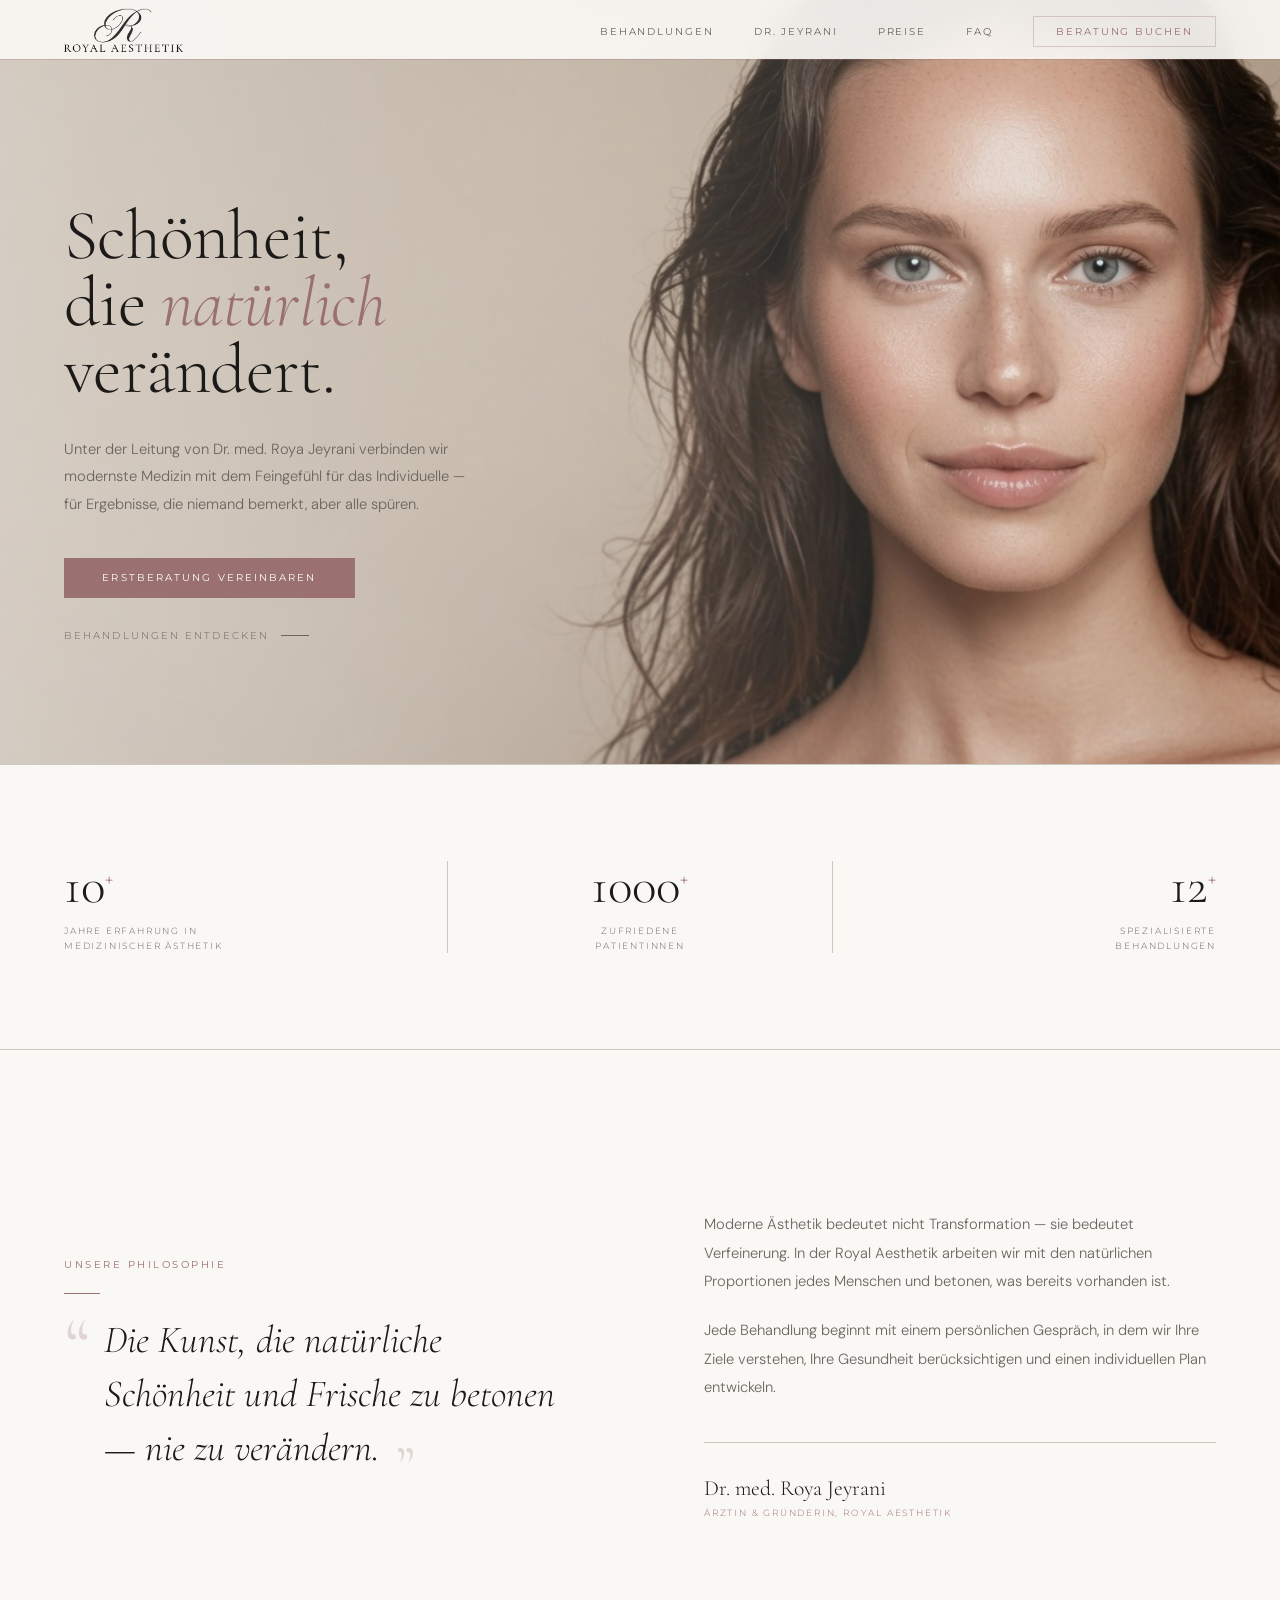
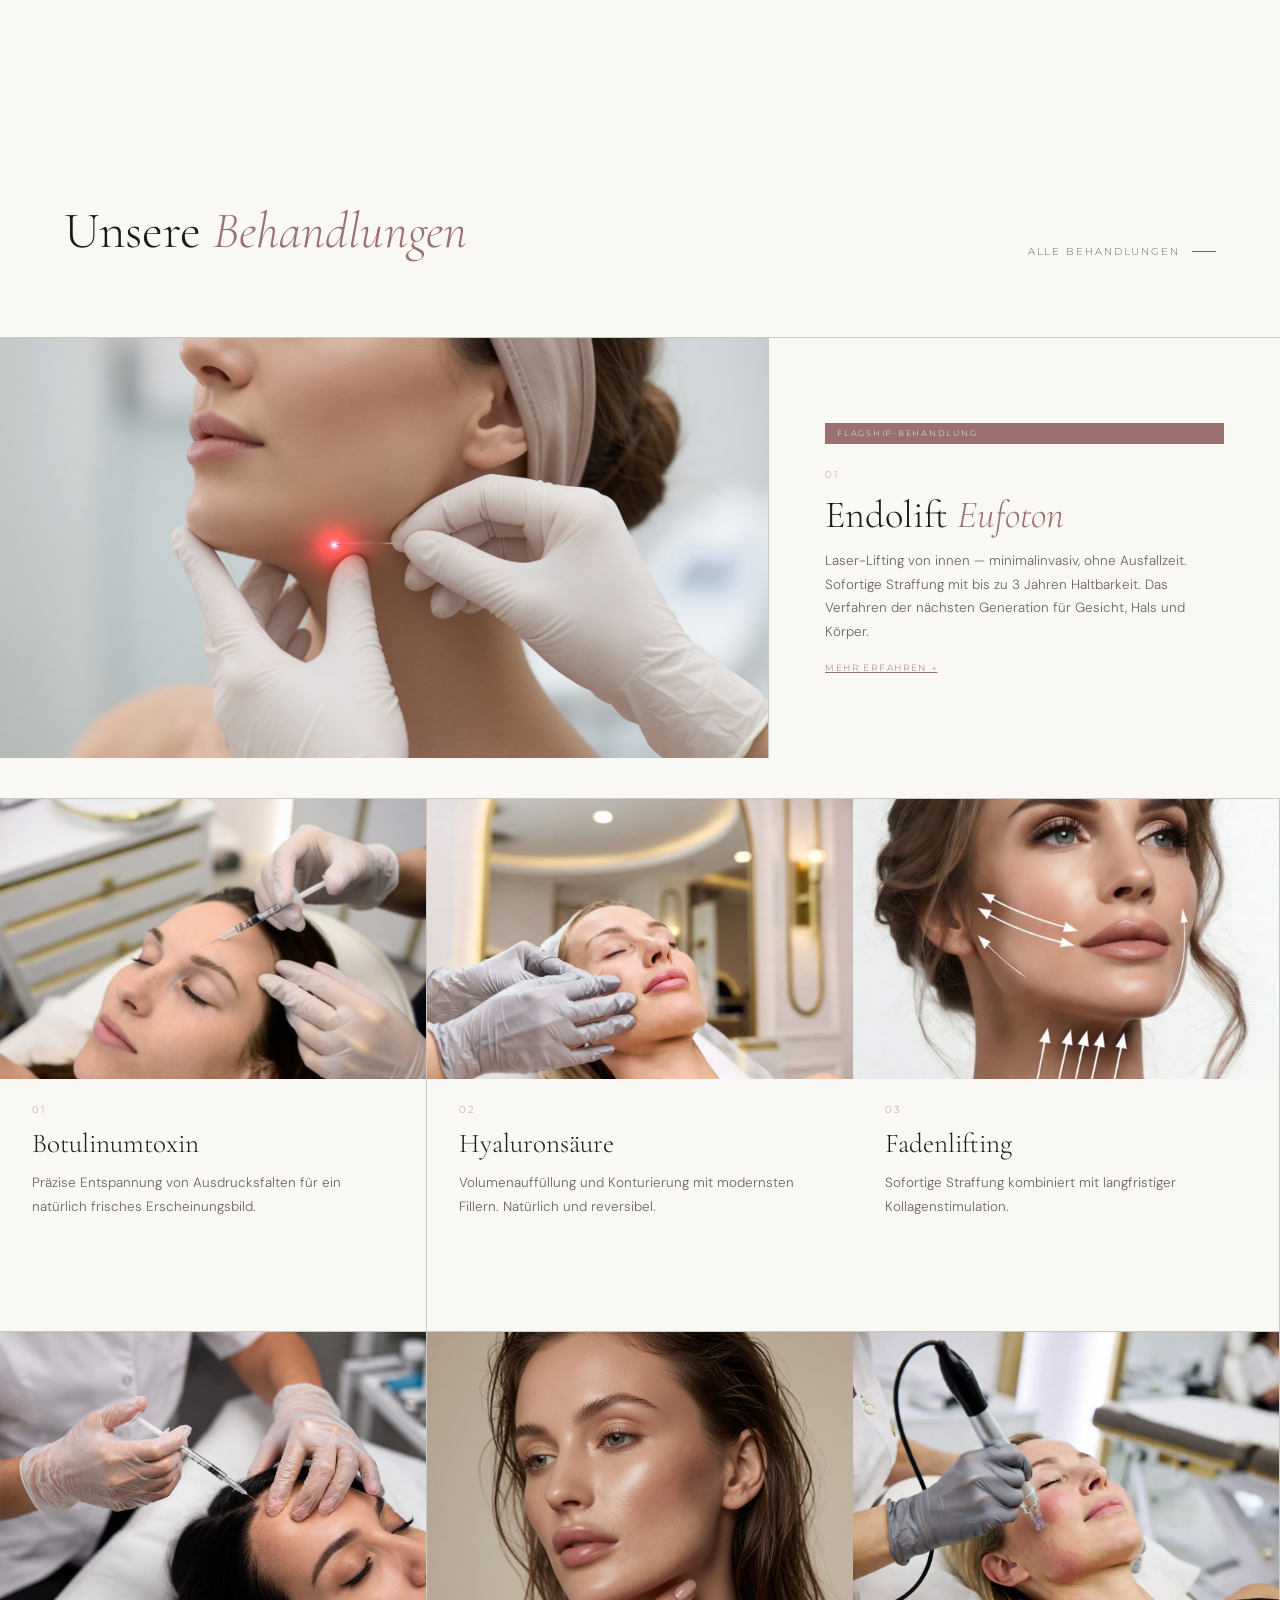
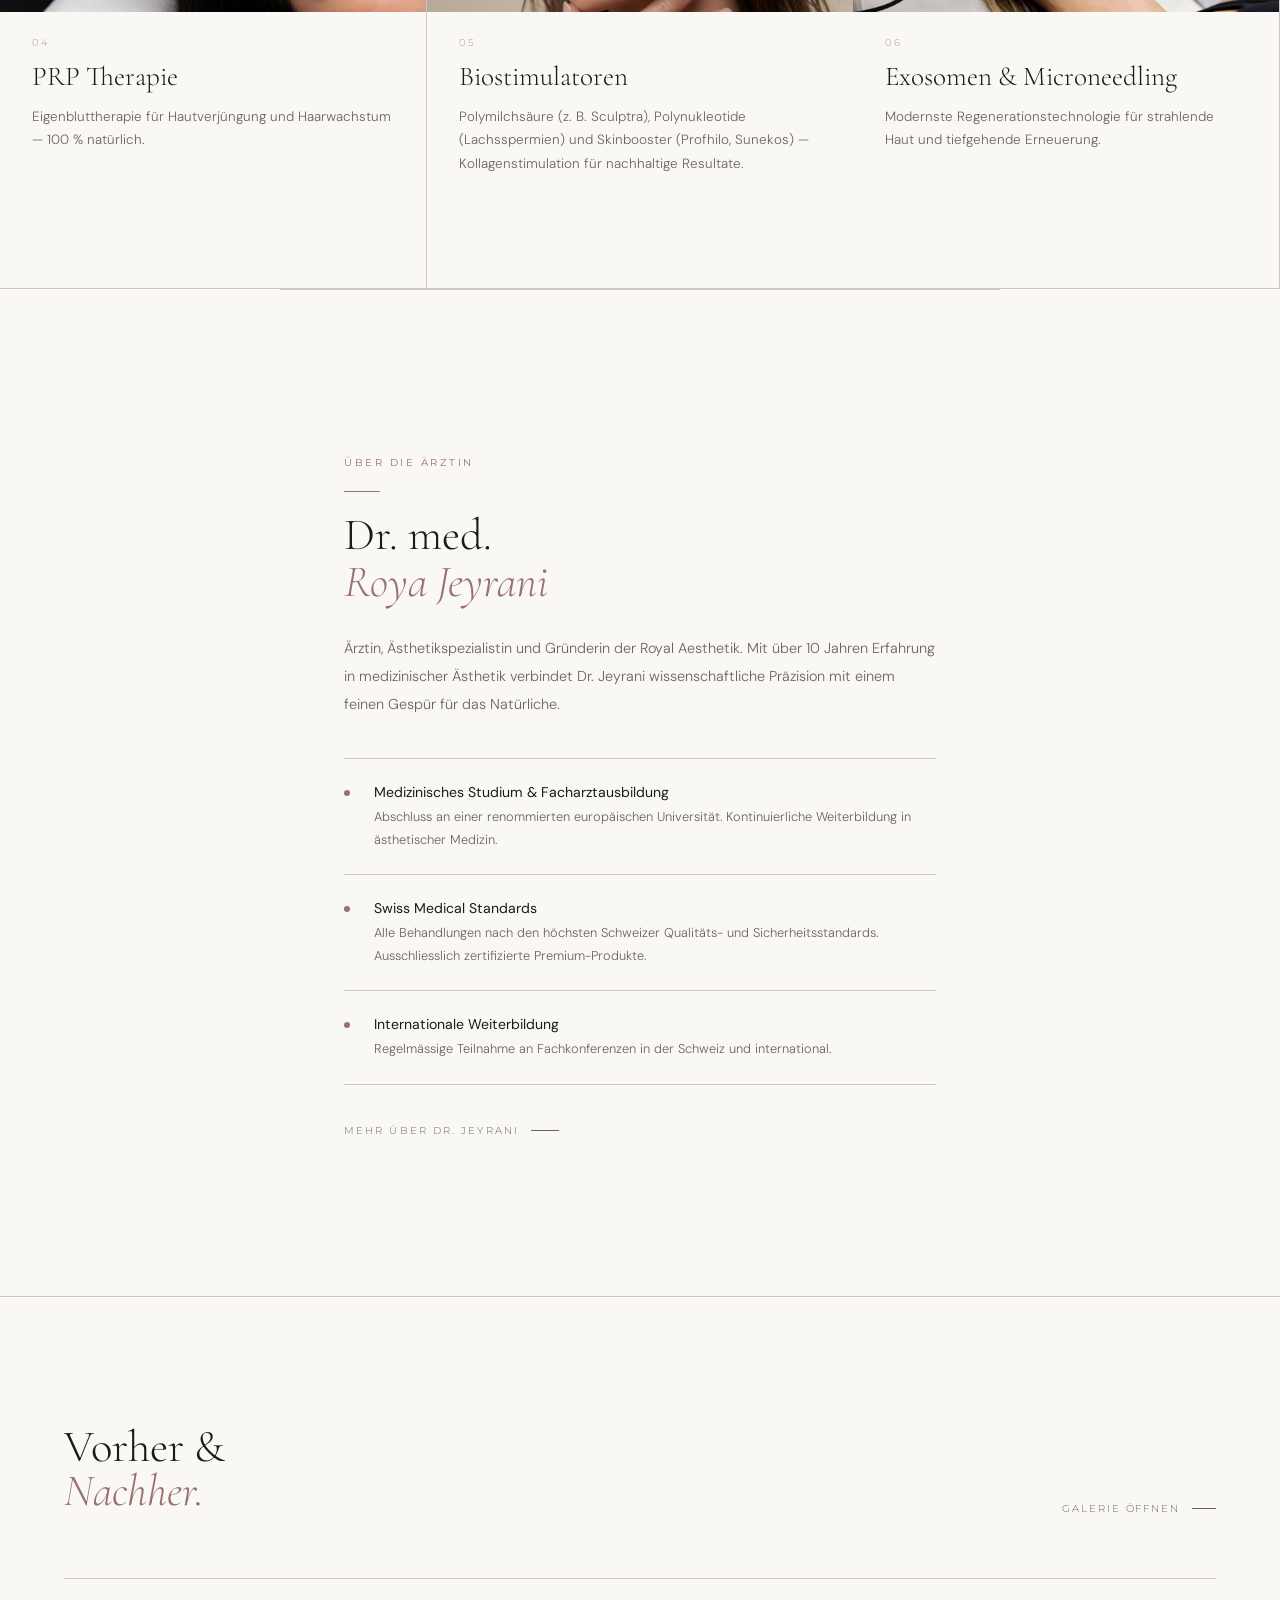
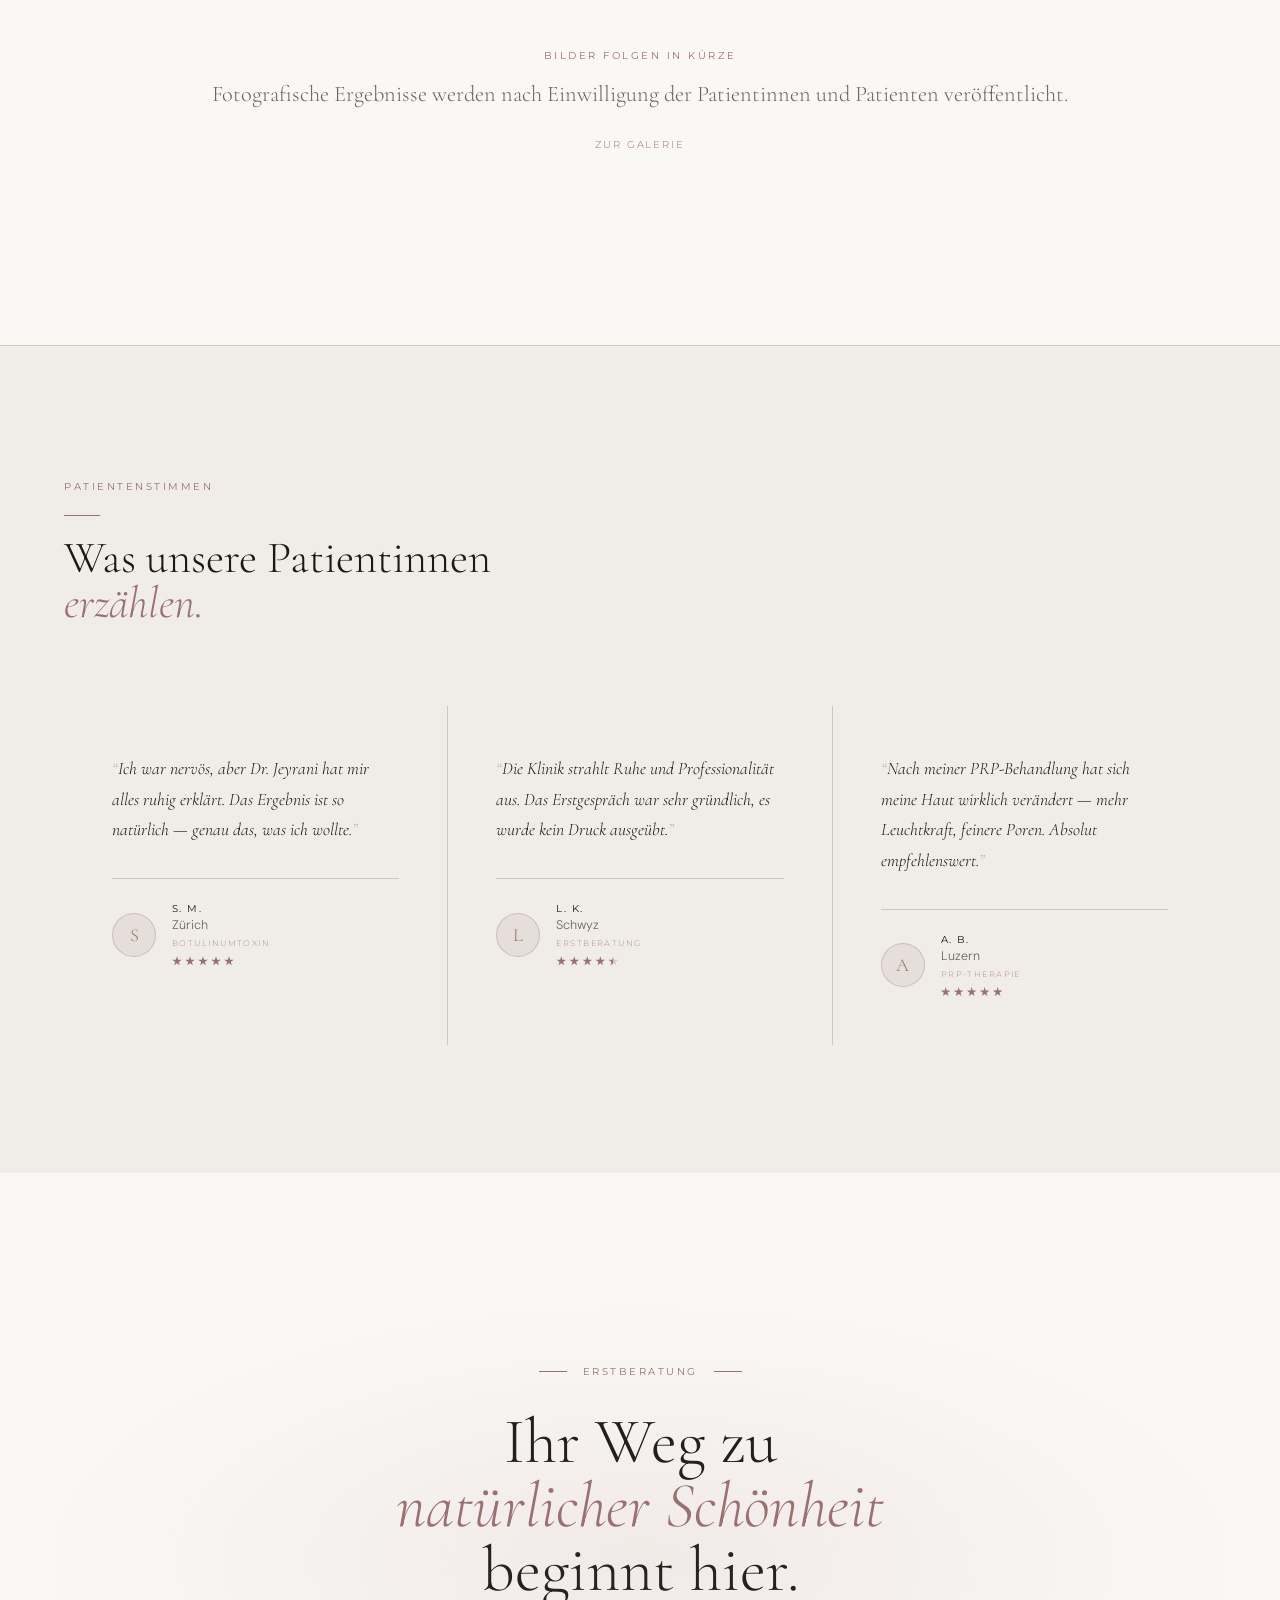
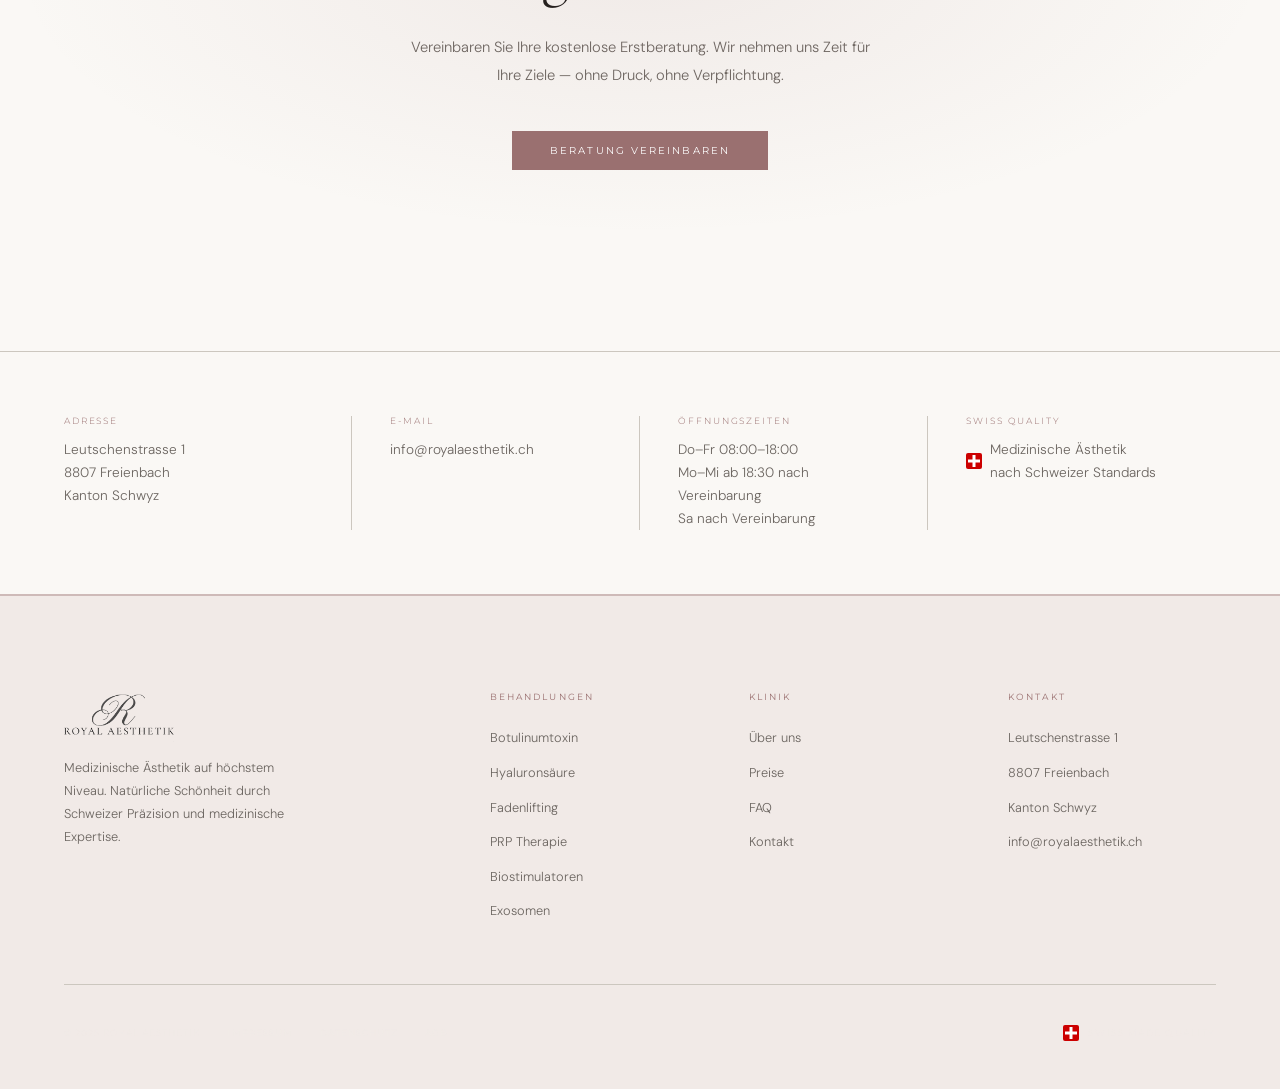
==== index.html @ 8c5700ed "Testimonials: Anführungszeichen zurück, halber Stern für realistische 4.5-Bewertung Co-Authored-By: " ====
﻿<!DOCTYPE html>
<html lang="de">
<head>
<meta charset="UTF-8">
<meta name="viewport" content="width=device-width, initial-scale=1.0">
<title>Royal Aesthetik — Medizinische Ästhetik, Kanton Schwyz</title>
<meta name="description" content="Premium medizinische Ästhetik in der Schweiz. Dr. med. Roya Jeyrani. Natürliche Schönheit durch höchste medizinische Expertise.">
<link rel="preconnect" href="https://fonts.googleapis.com">
<link rel="preconnect" href="https://fonts.gstatic.com" crossorigin>
<link href="https://fonts.googleapis.com/css2?family=Cormorant+Garamond:ital,wght@0,200;0,300;0,400;0,500;1,200;1,300;1,400&family=DM+Sans:wght@300;400;500&family=Montserrat:wght@300;400;500&display=swap" rel="stylesheet">
<style>
*,*::before,*::after{box-sizing:border-box;margin:0;padding:0}
:root{
  --bg:#FAF8F5;
  --bg-2:#F0EDE8;
  --bg-3:#E5E0D8;
  --bg-4:#DDD8CF;
  --ivory:#1C1A18;
  --ivory-dim:#6B6560;
  --ivory-dark:#CCC7BF;
  --gold:#B8925A;
  --gold-dim:rgba(154,112,112,.15);
  --gold-pale:rgba(154,112,112,.15);
  --rose:#9A7070;
  --rose-dim:rgba(154,112,112,.3);
  --rose-pale:rgba(154,112,112,.12);
  --white:#FFFFFF;
  --font-display:'Cormorant Garamond',Georgia,serif;
  --font-body:'DM Sans',system-ui,sans-serif;
  --font-label:'Montserrat',sans-serif;
  --ease:cubic-bezier(0.25,0.1,0.25,1);
  --ease-out:cubic-bezier(0,0,.2,1);
}
html{scroll-behavior:smooth;font-size:16px}
body{background:var(--bg);color:var(--ivory);font-family:var(--font-body);font-weight:300;-webkit-font-smoothing:antialiased;overflow-x:hidden}

/* UTILS */
.label{font-family:var(--font-label);font-size:10px;letter-spacing:.25em;text-transform:uppercase;color:var(--rose);font-weight:400}
.gold-line{display:block;width:36px;height:1px;background:var(--rose);margin:1.25rem 0}
.gold-line--c{margin:1.25rem auto}

/* REVEAL */
.r{opacity:0;transform:translateY(24px);transition:opacity 1s var(--ease),transform 1s var(--ease)}
.r.on{opacity:1;transform:none}
.rl{opacity:0;transform:translateX(-28px);transition:opacity 1s var(--ease),transform 1s var(--ease)}
.rl.on{opacity:1;transform:none}
.rr{opacity:0;transform:translateX(28px);transition:opacity 1s var(--ease),transform 1s var(--ease)}
.rr.on{opacity:1;transform:none}
.d1{transition-delay:.1s}.d2{transition-delay:.2s}.d3{transition-delay:.35s}.d4{transition-delay:.5s}

/* ── NAV ── */
nav{position:fixed;top:0;left:0;right:0;z-index:200;height:60px;padding:0 5vw;display:flex;align-items:center;justify-content:space-between;border-bottom:1px solid var(--rose-dim);overflow:visible}
nav::before{content:'';position:absolute;inset:0;background:rgba(250,248,245,.92);backdrop-filter:blur(16px);z-index:-1;transition:background .5s}
nav.scrolled::before{background:rgba(250,248,245,.96)}
.nav-logo{display:flex;align-items:center;text-decoration:none;padding-top:1px}
.nav-logo img{height:56px;width:auto;display:block;transform:translateY(4px)}
.nav-links{display:flex;gap:2.5rem;list-style:none;align-items:center}
.nav-links a{font-family:var(--font-label);font-size:9.5px;letter-spacing:.2em;text-transform:uppercase;color:var(--ivory-dim);text-decoration:none;transition:color .3s;font-weight:400}
.nav-links a:hover{color:var(--ivory)}
.nav-cta{background:transparent!important;border:1px solid var(--rose-dim);color:var(--rose)!important;padding:.55rem 1.4rem;transition:background .3s!important,border-color .3s!important,color .3s!important}
.nav-cta:hover{background:var(--rose)!important;border-color:var(--rose)!important;color:var(--white)!important}
.hamburger{display:none;flex-direction:column;gap:5px;cursor:pointer;background:none;border:none;padding:4px}
.hamburger span{display:block;width:20px;height:1px;background:var(--ivory)}

/* ── HERO ── */
.hero{height:85vh;max-height:860px;position:relative;display:flex;align-items:center;overflow:hidden;border-bottom:1px solid var(--ivory-dark)}
.hero-bg{position:absolute;inset:0;z-index:0}
.hero-bg img{width:100%;height:100%;object-fit:cover;object-position:center top;display:block}
.hero-bg::after{content:'';position:absolute;inset:0;background:linear-gradient(to right,rgba(250,248,245,.55) 0%,rgba(250,248,245,.2) 55%,rgba(250,248,245,0) 100%)}
.hero-bg-img{display:none}
.hero-grid-overlay{display:none}
.hero-content{position:relative;z-index:2;padding:140px 5vw 60px;max-width:680px;display:flex;flex-direction:column;justify-content:center}
.hero-portrait{display:none}
.hero-eyebrow{font-family:var(--font-label);font-size:10px;letter-spacing:.3em;text-transform:uppercase;color:var(--rose);margin-bottom:2.5rem;display:flex;align-items:center;gap:1.5rem}
.hero-eyebrow::before{content:'';display:block;width:32px;height:1px;background:var(--rose)}
.hero-title{font-family:var(--font-display);font-size:clamp(3rem,5.5vw,7rem);font-weight:200;line-height:.95;letter-spacing:-.01em;color:var(--ivory)}
.hero-title em{font-style:italic;color:var(--rose);font-weight:200}
.hero-title .line{display:block;overflow:hidden}
.hero-title .line span{display:block;transform:translateY(110%);transition:transform 1.1s var(--ease-out)}
.hero-title .line span.on{transform:none}
.hero-sub{font-size:.92rem;line-height:1.85;color:var(--ivory-dim);max-width:420px;margin-top:2rem;font-weight:300}
.hero-actions{display:flex;gap:2rem;margin-top:2.5rem;align-items:center;flex-wrap:wrap}
.btn-dark{font-family:var(--font-label);font-size:9.5px;letter-spacing:.22em;text-transform:uppercase;background:var(--rose);color:var(--white);padding:.9rem 2.4rem;text-decoration:none;transition:background .3s,transform .3s;font-weight:400}
.btn-dark:hover{background:var(--ivory);transform:translateY(-2px)}
.btn-outline{font-family:var(--font-label);font-size:9.5px;letter-spacing:.22em;text-transform:uppercase;color:var(--ivory-dim);text-decoration:none;display:flex;align-items:center;gap:.75rem;transition:color .3s}
.btn-outline::after{content:'';display:block;width:28px;height:1px;background:currentColor;transition:width .35s}
.btn-outline:hover{color:var(--rose)}
.btn-outline:hover::after{width:48px}
.hero-right-info{display:none}
.hero-stat{margin-bottom:2.5rem}
.hero-stat-num{font-family:var(--font-display);font-size:3.5rem;font-weight:200;color:var(--ivory);line-height:1}
.hero-stat-num sup{font-size:.4em;vertical-align:super;color:var(--rose)}
.hero-stat-label{font-family:var(--font-label);font-size:9px;letter-spacing:.2em;text-transform:uppercase;color:var(--ivory-dim);margin-top:.4rem}
.hero-scroll{position:absolute;bottom:2rem;left:50%;transform:translateX(-50%);display:flex;flex-direction:column;align-items:center;gap:.75rem;z-index:2}
.hero-scroll-line{width:1px;height:40px;background:linear-gradient(to bottom,var(--rose),transparent);animation:pulse 2s ease-in-out infinite}
@keyframes pulse{0%,100%{opacity:.4;transform:scaleY(1)}50%{opacity:1;transform:scaleY(.7)}}
.hero-scroll-label{font-family:var(--font-label);font-size:8px;letter-spacing:.25em;text-transform:uppercase;color:var(--ivory-dim)}

/* ── INTRO STRIP ── */
.intro-strip{padding:6rem 5vw;border-bottom:1px solid var(--ivory-dark);display:grid;grid-template-columns:1fr 1px 1fr 1px 1fr;gap:0}
.intro-strip-divider{background:var(--ivory-dark)}
.intro-item{padding:0 4vw;text-align:center}
.intro-item:first-child{padding-left:0;text-align:left}
.intro-item:last-child{padding-right:0;text-align:right}
.intro-num{font-family:var(--font-display);font-size:clamp(2.5rem,4vw,4rem);font-weight:200;color:var(--ivory);line-height:1}
.intro-num sup{font-size:.4em;vertical-align:super;color:var(--rose)}
.intro-label{font-family:var(--font-label);font-size:9px;letter-spacing:.2em;text-transform:uppercase;color:var(--ivory-dim);margin-top:.75rem;line-height:1.6}

/* ── PHILOSOPHY ── */
.philosophy{padding:10rem 5vw;display:grid;grid-template-columns:1fr 1fr;gap:10vw;align-items:center}
.phil-quote{font-family:var(--font-display);font-size:clamp(1.8rem,3vw,3.2rem);font-weight:200;line-height:1.4;color:var(--ivory);font-style:italic;position:relative;padding-left:2.5rem}
.phil-quote::before{content:'\201C';position:absolute;left:0;top:-.5rem;font-size:5rem;line-height:1;color:var(--rose);opacity:.25;font-style:normal}
.phil-quote::after{content:'\201D';font-size:1.6em;line-height:0;vertical-align:-.45em;margin-left:.12em;color:var(--rose);opacity:.25;font-style:normal}
.phil-body{}
.phil-body p{font-size:.92rem;line-height:1.95;color:var(--ivory-dim);margin-bottom:1.25rem;font-weight:300}
.phil-sig{margin-top:2.5rem;padding-top:2rem;border-top:1px solid var(--ivory-dark)}
.phil-sig-name{font-family:var(--font-display);font-size:1.35rem;font-weight:300;color:var(--ivory)}
.phil-sig-role{font-family:var(--font-label);font-size:9px;letter-spacing:.2em;text-transform:uppercase;color:var(--rose);margin-top:.35rem}

/* ── TREATMENTS ── */
.treatments{padding:8rem 0 0}
.treatments-header{padding:0 5vw 5rem;display:flex;justify-content:space-between;align-items:flex-end}
.treatments-title{font-family:var(--font-display);font-size:clamp(2.2rem,4vw,4.5rem);font-weight:200;line-height:1;color:var(--ivory)}
.treatments-title em{font-style:italic;color:var(--rose)}
.treatments-link{font-family:var(--font-label);font-size:9.5px;letter-spacing:.2em;text-transform:uppercase;color:var(--ivory-dim);text-decoration:none;display:flex;align-items:center;gap:.75rem;transition:color .3s}
.treatments-link::after{content:'';display:block;width:24px;height:1px;background:currentColor;transition:width .35s}
.treatments-link:hover{color:var(--rose)}
.treatments-link:hover::after{width:42px}
.treatments-grid{display:grid;grid-template-columns:repeat(3,1fr);border-top:1px solid var(--ivory-dark)}
.t-card{padding:0 0 2.5rem;border-right:1px solid var(--ivory-dark);border-bottom:1px solid var(--ivory-dark);position:relative;overflow:hidden;cursor:pointer;transition:background .4s}
.t-card:nth-child(3n){border-right:none}
.t-card:hover{background:var(--bg-3)}
.t-card::after{content:'';position:absolute;left:0;bottom:0;width:0;height:2px;background:var(--rose);transition:width .6s var(--ease)}
.t-card:hover::after{width:100%}
.t-card-img{height:280px;overflow:hidden;width:100%;margin-bottom:1.5rem}
.t-card-img img{width:100%;height:100%;object-fit:cover;object-position:center;display:block;transition:transform .8s var(--ease)}
.t-card:hover .t-card-img img{transform:scale(1.05)}
.t-card-body{padding:0 2rem 2rem}
.t-num{font-family:var(--font-label);font-size:10px;letter-spacing:.2em;color:var(--rose);opacity:.7;margin-bottom:.75rem}
.t-name{font-family:var(--font-display);font-size:1.7rem;font-weight:300;color:var(--ivory);line-height:1.15;margin-bottom:.75rem}
.t-desc{font-size:.84rem;line-height:1.75;color:var(--ivory-dim);margin-bottom:1.25rem;font-weight:300}
.t-meta{display:flex;flex-direction:column;gap:.4rem;margin-bottom:2rem}
.t-meta-item{display:flex;justify-content:space-between;font-size:.78rem;padding:.35rem 0;border-bottom:1px solid var(--ivory-dark)}
.t-meta-key{color:var(--ivory-dim);font-family:var(--font-label);font-size:8.5px;letter-spacing:.12em;text-transform:uppercase}
.t-meta-val{color:var(--ivory);font-weight:400}
.t-arrow{font-family:var(--font-label);font-size:8.5px;letter-spacing:.2em;text-transform:uppercase;color:var(--rose);opacity:0;transform:translateX(-8px);transition:opacity .3s,transform .3s}
.t-card:hover .t-arrow{opacity:1;transform:none}
.t-card-featured{grid-column:1/-1;display:grid;grid-template-columns:3fr 2fr;border-right:none}
.t-card-featured .t-card-img{height:420px;margin-bottom:0}
.t-card-featured .t-card-body{padding:3.5rem;display:flex;flex-direction:column;justify-content:center;border-left:1px solid var(--ivory-dark)}
.t-card-featured .t-name{font-size:2.4rem}
.t-featured-badge{display:inline-block;font-family:var(--font-label);font-size:8px;letter-spacing:.22em;text-transform:uppercase;color:var(--bg);background:var(--rose);padding:.35rem .75rem;margin-bottom:1.5rem}

/* ── DOCTOR ── */
.doctor{padding:10rem 5vw;display:grid;grid-template-columns:1fr 1fr;gap:8vw;align-items:center;border-top:1px solid var(--ivory-dark)}
.doctor-img{aspect-ratio:3/4;background:linear-gradient(160deg,#2a2420,#1a1410);position:relative;overflow:hidden}
.doctor-img-inner{width:100%;height:100%;background:linear-gradient(160deg,#3a2e26 0%,#201810 60%,#120e0a 100%)}
.doctor-img-label{position:absolute;bottom:1.5rem;left:1.5rem;font-family:var(--font-label);font-size:8.5px;letter-spacing:.18em;text-transform:uppercase;color:rgba(240,237,232,.35)}
.doctor-content .label{color:var(--rose)}
.doctor-name{font-family:var(--font-display);font-size:clamp(2rem,3.5vw,3.8rem);font-weight:200;line-height:1.05;margin:1.25rem 0 1.75rem;color:var(--ivory)}
.doctor-name em{font-style:italic;color:var(--rose)}
.doctor-bio{font-size:.9rem;line-height:1.95;color:var(--ivory-dim);font-weight:300;margin-bottom:2.5rem}
.doctor-creds{border-top:1px solid var(--ivory-dark)}
.doctor-cred{display:flex;gap:1.5rem;padding:1.5rem 0;border-bottom:1px solid var(--ivory-dark);align-items:flex-start}
.doctor-cred-dot{width:6px;height:6px;border-radius:50%;background:var(--rose);flex-shrink:0;margin-top:.4rem}
.doctor-cred-text strong{display:block;font-size:.88rem;font-weight:400;color:var(--ivory);margin-bottom:.25rem}
.doctor-cred-text span{font-size:.8rem;color:var(--ivory-dim);line-height:1.6;font-weight:300}

/* ── GALLERY ── */
.gallery{padding:8rem 5vw;border-top:1px solid var(--ivory-dark)}
.gallery-header{display:flex;justify-content:space-between;align-items:flex-end;margin-bottom:4rem}
.gallery-title{font-family:var(--font-display);font-size:clamp(2rem,3.5vw,3.8rem);font-weight:200;color:var(--ivory);line-height:1}
.gallery-title em{font-style:italic;color:var(--rose)}
.gallery-grid{display:grid;grid-template-columns:2fr 1fr 1fr;grid-template-rows:280px 280px;gap:2px}
.g-cell{position:relative;overflow:hidden;cursor:pointer}
.g-cell--tall{grid-row:span 2}
.g-bg{width:100%;height:100%;transition:transform .7s var(--ease)}
.g-cell:hover .g-bg{transform:scale(1.04)}
.g-overlay{position:absolute;inset:0;background:rgba(10,10,10,0);transition:background .4s;display:flex;align-items:flex-end;padding:1.5rem}
.g-cell:hover .g-overlay{background:rgba(10,10,10,.55)}
.g-label-wrap{opacity:0;transform:translateY(6px);transition:opacity .4s,transform .4s}
.g-cell:hover .g-label-wrap{opacity:1;transform:none}
.g-label{font-family:var(--font-display);font-size:1.1rem;font-weight:300;color:var(--ivory);display:block}
.g-sublabel{font-family:var(--font-label);font-size:8.5px;letter-spacing:.18em;text-transform:uppercase;color:var(--rose);margin-top:.25rem;display:block}
.g-bg-1{background:linear-gradient(160deg,#3a2e24,#1e1810)}
.g-bg-2{background:linear-gradient(160deg,#2e2418,#181008)}
.g-bg-3{background:linear-gradient(160deg,#342a1e,#1c1410)}
.g-bg-4{background:linear-gradient(160deg,#302618,#1a1208)}
.g-bg-5{background:linear-gradient(160deg,#3c3026,#201812)}

/* ── TESTIMONIALS ── */
.testimonials{padding:8rem 5vw;border-top:1px solid var(--ivory-dark);background:var(--bg-2)}
.test-header{margin-bottom:5rem}
.test-grid{display:grid;grid-template-columns:repeat(3,1fr);gap:1px;background:var(--ivory-dark)}
.test-card{background:var(--bg-2);padding:3rem}
.test-quote{font-family:var(--font-display);font-size:1.1rem;font-weight:300;color:var(--ivory);line-height:1.75;font-style:italic;position:relative}
.test-quote::before{content:'\201C';color:var(--rose);opacity:.5}
.test-quote::after{content:'\201D';color:var(--rose);opacity:.5}
.test-author{margin-top:2rem;display:flex;align-items:center;gap:1rem;padding-top:1.5rem;border-top:1px solid var(--ivory-dark)}
.test-avatar{width:44px;height:44px;border-radius:50%;background:var(--rose-pale);border:1px solid var(--rose-dim);display:flex;align-items:center;justify-content:center;font-family:var(--font-display);font-size:1.15rem;font-weight:300;color:var(--rose);flex-shrink:0}
.test-name{font-family:var(--font-label);font-size:9.5px;letter-spacing:.15em;text-transform:uppercase;color:var(--ivory);font-weight:400}
.test-loc{font-size:.78rem;color:var(--ivory-dim);margin-top:.2rem}
.test-treatment{font-family:var(--font-label);font-size:8px;letter-spacing:.18em;text-transform:uppercase;color:var(--rose);margin-top:.3rem;opacity:.8}
.test-stars{display:flex;gap:3px;margin-top:.5rem}
.test-stars span{display:block;width:10px;height:10px;background:var(--rose);clip-path:polygon(50% 0%,61% 35%,98% 35%,68% 57%,79% 91%,50% 70%,21% 91%,32% 57%,2% 35%,39% 35%)}
.test-stars span.half{background:linear-gradient(90deg,var(--rose) 50%,var(--rose-dim) 50%)}

/* ── CTA ── */
.cta-section{padding:12rem 5vw;text-align:center;position:relative;overflow:hidden}
.cta-section::before{content:'';position:absolute;inset:0;background:radial-gradient(ellipse 70% 50% at 50% 50%,rgba(154,112,112,.1) 0%,transparent 70%)}
.cta-label{justify-content:center;display:flex;align-items:center;gap:1rem;margin-bottom:2rem}
.cta-label::before,.cta-label::after{content:'';display:block;width:28px;height:1px;background:var(--rose)}
.cta-title{font-family:var(--font-display);font-size:clamp(2.5rem,5vw,5.5rem);font-weight:200;line-height:1;color:var(--ivory);margin-bottom:2rem}
.cta-title em{font-style:italic;color:var(--rose)}
.cta-sub{font-size:.92rem;color:var(--ivory-dim);max-width:480px;margin:0 auto 3rem;line-height:1.9;font-weight:300}

/* ── CONTACT STRIP ── */
.contact-strip{border-top:1px solid var(--ivory-dark);padding:4rem 5vw;display:grid;grid-template-columns:repeat(4,1fr);gap:0}
.contact-item{padding:0 3vw;border-right:1px solid var(--ivory-dark)}
.contact-item:first-child{padding-left:0}
.contact-item:last-child{border-right:none}
.contact-item-label{font-family:var(--font-label);font-size:8.5px;letter-spacing:.22em;text-transform:uppercase;color:var(--rose);margin-bottom:.75rem}
.contact-item-value{font-size:.85rem;color:var(--ivory-dim);line-height:1.7;font-weight:300}
.contact-item-value a{color:var(--ivory-dim);text-decoration:none;transition:color .3s}
.contact-item-value a:hover{color:var(--rose)}

/* ── FOOTER ── */
footer{background:rgba(154,112,112,.1);padding:6rem 5vw 3rem;border-top:2px solid rgba(154,112,112,.4)}
.footer-top{display:grid;grid-template-columns:1.8fr 1fr 1fr 1fr;gap:4vw;padding-bottom:4rem;border-bottom:1px solid var(--ivory-dark)}
.footer-logo{height:52px;width:auto;display:block;opacity:.85;filter:none}
.footer-tagline{font-size:.8rem;color:var(--ivory-dim);margin-top:.75rem;line-height:1.8;max-width:240px;font-weight:300}
.footer-col-title{font-family:var(--font-label);font-size:8.5px;letter-spacing:.25em;text-transform:uppercase;color:var(--rose);margin-bottom:1.5rem;font-weight:400}
.footer-links{list-style:none;display:flex;flex-direction:column;gap:.85rem}
.footer-links a{font-size:.8rem;color:var(--ivory-dim);text-decoration:none;transition:color .3s;font-weight:300}
.footer-links a:hover{color:var(--ivory)}
.footer-bottom{display:flex;justify-content:space-between;align-items:center;padding-top:2.5rem}
.footer-legal{font-family:var(--font-label);font-size:8.5px;letter-spacing:.12em;text-transform:uppercase;color:rgba(240,237,232,.2)}
.footer-legal a{color:rgba(240,237,232,.3);text-decoration:none;margin-left:1.5rem;transition:color .3s}
.footer-legal a:hover{color:var(--ivory)}
.footer-swiss{display:flex;align-items:center;gap:.6rem}
.footer-swiss span{font-family:var(--font-label);font-size:8.5px;letter-spacing:.18em;text-transform:uppercase;color:rgba(240,237,232,.2)}

/* ── MOBILE ── */
@media(max-width:1024px){
  .hero-right-info{display:none}
  .intro-strip{grid-template-columns:1fr 1fr;gap:0}
  .intro-strip-divider{display:none}
  .intro-item{border-bottom:1px solid var(--ivory-dark);padding:2rem 3vw;text-align:left}
  .intro-item:first-child,.intro-item:last-child{text-align:left;padding-left:3vw}
  .philosophy{grid-template-columns:1fr;gap:4rem;padding:6rem 5vw}
  .treatments-grid{grid-template-columns:1fr 1fr}
  .t-card:nth-child(3n){border-right:1px solid var(--ivory-dark)}
  .t-card:nth-child(2n){border-right:none}
  .t-card-featured{grid-template-columns:1fr 1fr}
  .t-card-featured .t-card-img{height:320px}
  .doctor{grid-template-columns:1fr;gap:4rem;padding:6rem 5vw}
  .gallery-grid{grid-template-columns:1fr 1fr;grid-template-rows:auto}
  .g-cell--tall{grid-row:span 1}
  .g-bg{height:260px}
  .test-grid{grid-template-columns:1fr}
  .contact-strip{grid-template-columns:1fr 1fr;gap:0}
  .contact-item{padding:2rem 3vw;border-bottom:1px solid var(--ivory-dark);border-right:none}
  .contact-item:nth-child(odd){border-right:1px solid var(--ivory-dark)}
  .footer-top{grid-template-columns:1fr 1fr;gap:3rem}
  .footer-bottom{flex-direction:column;gap:1rem;text-align:center}
}
@media(max-width:768px){
  nav{height:56px}
  .nav-logo{align-self:center;padding-top:0}
  .nav-logo img{height:44px;transform:none}
  .nav-links{display:none}
  .hamburger{display:flex}
  .hero{grid-template-columns:1fr;height:auto}
  .hero-portrait{height:55vw;min-height:260px;position:relative}
  .hero-portrait img{position:absolute;inset:0;width:100%;height:100%;object-fit:cover;object-position:center top}
  .hero-title{font-size:clamp(2.8rem,10vw,4.5rem)}
  .hero-content{padding:100px 5vw 3rem}
  .treatments-grid{grid-template-columns:1fr}
  .t-card{border-right:none!important}
  .t-card-featured{grid-template-columns:1fr}
  .t-card-featured .t-card-img{height:260px}
  .t-card-featured .t-card-body{border-left:none;border-top:1px solid var(--ivory-dark)}
  .gallery-grid{grid-template-columns:1fr;grid-template-rows:auto}
  .g-bg{height:220px}
  .contact-strip{grid-template-columns:1fr}
  .contact-item{border-right:none!important}
  .footer-top{grid-template-columns:1fr}
  .treatments-header{flex-direction:column;align-items:flex-start;gap:1.5rem}
  .gallery-header{flex-direction:column;align-items:flex-start;gap:1.5rem}
}
</style>
</head>
<body>

<!-- NAV -->
<nav id="nav">
  <a href="index.html" class="nav-logo"><img src="bilder/logo/logo.svg" alt="Royal Aesthetik"></a>
  <ul class="nav-links">
    <li><a href="behandlungen.html">Behandlungen</a></li>
    <li><a href="uber-uns.html">Dr. Jeyrani</a></li>
    <li><a href="preise.html">Preise</a></li>
    <li><a href="faq.html">FAQ</a></li>
    <li><a href="kontakt.html" class="nav-cta">Beratung buchen</a></li>
  </ul>
  <button class="hamburger" aria-label="Menü"><span></span><span></span><span></span></button>
</nav>

<!-- HERO -->
<section class="hero">
  <div class="hero-bg"><img src="bilder/hero.jpg" alt="Royal Aesthetik"></div>

  <div class="hero-content">
    <h1 class="hero-title" aria-label="Schönheit, die natürlich verändert.">
      <span class="line"><span class="on">Schönheit,</span></span>
      <span class="line"><span class="on" style="transition-delay:.15s">die <em>natürlich</em></span></span>
      <span class="line"><span class="on" style="transition-delay:.3s">verändert.</span></span>
    </h1>
    <p class="hero-sub r d3">Unter der Leitung von Dr. med. Roya Jeyrani verbinden wir modernste Medizin mit dem Feingefühl für das Individuelle — für Ergebnisse, die niemand bemerkt, aber alle spüren.</p>
    <div class="hero-actions r d4">
      <a href="kontakt.html" class="btn-dark">Erstberatung vereinbaren</a>
      <a href="behandlungen.html" class="btn-outline">Behandlungen entdecken</a>
    </div>
  </div>

</section>

<!-- INTRO STRIP -->
<div class="intro-strip">
  <div class="intro-item r">
    <p class="intro-num">10<sup>+</sup></p>
    <p class="intro-label">Jahre Erfahrung in<br>medizinischer Ästhetik</p>
  </div>
  <div class="intro-strip-divider"></div>
  <div class="intro-item r d1">
    <p class="intro-num">1000<sup>+</sup></p>
    <p class="intro-label">Zufriedene<br>Patientinnen</p>
  </div>
  <div class="intro-strip-divider"></div>
  <div class="intro-item r d2">
    <p class="intro-num">12<sup>+</sup></p>
    <p class="intro-label">Spezialisierte<br>Behandlungen</p>
  </div>
</div>

<!-- PHILOSOPHY -->
<section class="philosophy">
  <div class="rl">
    <span class="label">Unsere Philosophie</span>
    <span class="gold-line"></span>
    <blockquote class="phil-quote">
      Die Kunst, die natürliche Schönheit und Frische zu betonen — nie zu verändern.
    </blockquote>
  </div>
  <div class="rr">
    <div class="phil-body">
      <p>Moderne Ästhetik bedeutet nicht Transformation — sie bedeutet Verfeinerung. In der Royal Aesthetik arbeiten wir mit den natürlichen Proportionen jedes Menschen und betonen, was bereits vorhanden ist.</p>
      <p>Jede Behandlung beginnt mit einem persönlichen Gespräch, in dem wir Ihre Ziele verstehen, Ihre Gesundheit berücksichtigen und einen individuellen Plan entwickeln.</p>
    </div>
    <div class="phil-sig">
      <p class="phil-sig-name">Dr. med. Roya Jeyrani</p>
      <p class="phil-sig-role">Ärztin & Gründerin, Royal Aesthetik</p>
    </div>
  </div>
</section>

<!-- TREATMENTS -->
<section class="treatments">
  <div class="treatments-header r">
    <h2 class="treatments-title">Unsere <em>Behandlungen</em></h2>
    <a href="behandlungen.html" class="treatments-link">Alle Behandlungen</a>
  </div>
  <div class="treatments-grid">
    <div class="t-card t-card-featured r d1">
      <div class="t-card-img"><img src="bilder/dienstleistungen/eufoton.jpg" alt="Endolift Eufoton" style="object-position:center 30%"></div>
      <div class="t-card-body">
        <span class="t-featured-badge">Flagship-Behandlung</span>
        <p class="t-num">01</p>
        <h3 class="t-name">Endolift <em style="font-style:italic;color:var(--rose)">Eufoton</em></h3>
        <p class="t-desc">Laser-Lifting von innen — minimalinvasiv, ohne Ausfallzeit. Sofortige Straffung mit bis zu 3 Jahren Haltbarkeit. Das Verfahren der nächsten Generation für Gesicht, Hals und Körper.</p>
        <a href="behandlungen.html" class="t-arrow" style="opacity:1;transform:none">Mehr erfahren →</a>
      </div>
    </div>
    <div class="t-card r d1">
      <div class="t-card-img"><img src="bilder/dienstleistungen/botulinumtoxin.jpg" alt="Botulinumtoxin"></div>
      <div class="t-card-body">
        <p class="t-num">01</p>
        <h3 class="t-name">Botulinum&shy;toxin</h3>
        <p class="t-desc">Präzise Entspannung von Ausdrucksfalten für ein natürlich frisches Erscheinungsbild.</p>
        <a href="behandlungen.html" class="t-arrow">Mehr erfahren →</a>
      </div>
    </div>
    <div class="t-card r d2">
      <div class="t-card-img"><img src="bilder/dienstleistungen/hyaluron.jpg" alt="Hyaluronsäure"></div>
      <div class="t-card-body">
        <p class="t-num">02</p>
        <h3 class="t-name">Hyaluron&shy;säure</h3>
        <p class="t-desc">Volumenauffüllung und Konturierung mit modernsten Fillern. Natürlich und reversibel.</p>
        <a href="behandlungen.html" class="t-arrow">Mehr erfahren →</a>
      </div>
    </div>
    <div class="t-card r d3">
      <div class="t-card-img"><img src="bilder/dienstleistungen/fadenlifting.jpg" alt="Fadenlifting"></div>
      <div class="t-card-body">
        <p class="t-num">03</p>
        <h3 class="t-name">Fadenlifting</h3>
        <p class="t-desc">Sofortige Straffung kombiniert mit langfristiger Kollagenstimulation.</p>
        <a href="behandlungen.html" class="t-arrow">Mehr erfahren →</a>
      </div>
    </div>
    <div class="t-card r d1">
      <div class="t-card-img"><img src="bilder/dienstleistungen/PRP (Platelet-Rich-Plasma).jpg" alt="PRP Therapie"></div>
      <div class="t-card-body">
        <p class="t-num">04</p>
        <h3 class="t-name">PRP Therapie</h3>
        <p class="t-desc">Eigenbluttherapie für Hautverjüngung und Haarwachstum — 100 % natürlich.</p>
        <a href="behandlungen.html" class="t-arrow">Mehr erfahren →</a>
      </div>
    </div>
    <div class="t-card r d2">
      <div class="t-card-img"><img src="bilder/dienstleistungen/biostimulatoren.jpg" alt="Biostimulatoren" style="object-position:center 20%"></div>
      <div class="t-card-body">
        <p class="t-num">05</p>
        <h3 class="t-name">Biostimulatoren</h3>
        <p class="t-desc">Polymilchsäure (z. B. Sculptra), Polynukleotide (Lachsspermien) und Skinbooster (Profhilo, Sunekos) — Kollagenstimulation für nachhaltige Resultate.</p>
        <a href="behandlungen.html" class="t-arrow">Mehr erfahren →</a>
      </div>
    </div>
    <div class="t-card r d3">
      <div class="t-card-img"><img src="bilder/dienstleistungen/microneedling.jpg" alt="Microneedling"></div>
      <div class="t-card-body">
        <p class="t-num">06</p>
        <h3 class="t-name">Exosomen & Microneedling</h3>
        <p class="t-desc">Modernste Regenerationstechnologie für strahlende Haut und tiefgehende Erneuerung.</p>
        <a href="behandlungen.html" class="t-arrow">Mehr erfahren →</a>
      </div>
    </div>
  </div>
</section>

<!-- DOCTOR -->
<section class="doctor" style="grid-template-columns:1fr;max-width:720px;margin:0 auto">
  <div class="rr">
    <span class="label">Über die Ärztin</span>
    <span class="gold-line"></span>
    <h2 class="doctor-name">Dr. med.<br><em>Roya Jeyrani</em></h2>
    <p class="doctor-bio">Ärztin, Ästhetikspezialistin und Gründerin der Royal Aesthetik. Mit über 10 Jahren Erfahrung in medizinischer Ästhetik verbindet Dr. Jeyrani wissenschaftliche Präzision mit einem feinen Gespür für das Natürliche.</p>
    <div class="doctor-creds">
      <div class="doctor-cred">
        <div class="doctor-cred-dot"></div>
        <div class="doctor-cred-text">
          <strong>Medizinisches Studium & Facharztausbildung</strong>
          <span>Abschluss an einer renommierten europäischen Universität. Kontinuierliche Weiterbildung in ästhetischer Medizin.</span>
        </div>
      </div>
      <div class="doctor-cred">
        <div class="doctor-cred-dot"></div>
        <div class="doctor-cred-text">
          <strong>Swiss Medical Standards</strong>
          <span>Alle Behandlungen nach den höchsten Schweizer Qualitäts- und Sicherheitsstandards. Ausschliesslich zertifizierte Premium-Produkte.</span>
        </div>
      </div>
      <div class="doctor-cred">
        <div class="doctor-cred-dot"></div>
        <div class="doctor-cred-text">
          <strong>Internationale Weiterbildung</strong>
          <span>Regelmässige Teilnahme an Fachkonferenzen in der Schweiz und international.</span>
        </div>
      </div>
    </div>
    <div style="margin-top:2.5rem">
      <a href="uber-uns.html" class="btn-outline">Mehr über Dr. Jeyrani</a>
    </div>
  </div>
</section>

<!-- GALLERY -->
<section class="gallery">
  <div class="gallery-header r">
    <h2 class="gallery-title">Vorher &<br><em>Nachher.</em></h2>
    <a href="galerie.html" class="treatments-link">Galerie öffnen</a>
  </div>
  <div class="r d1" style="padding:4rem;border-top:1px solid var(--ivory-dark);text-align:center">
    <span class="label">Bilder folgen in Kürze</span>
    <p style="font-family:var(--font-display);font-size:1.4rem;font-weight:200;color:var(--ivory-dim);margin-top:1rem">Fotografische Ergebnisse werden nach Einwilligung der Patientinnen und Patienten veröffentlicht.</p>
    <a href="galerie.html" style="display:inline-flex;align-items:center;gap:.75rem;font-family:var(--font-label);font-size:9.5px;letter-spacing:.2em;text-transform:uppercase;color:var(--rose);text-decoration:none;margin-top:2rem">Zur Galerie</a>
  </div>
</section>

<!-- TESTIMONIALS -->
<section class="testimonials">
  <div class="test-header r">
    <span class="label">Patientenstimmen</span>
    <span class="gold-line"></span>
    <h2 style="font-family:var(--font-display);font-size:clamp(2rem,3.5vw,3.8rem);font-weight:200;color:var(--ivory);line-height:1">Was unsere Patientinnen<br><em style="font-style:italic;color:var(--rose)">erzählen.</em></h2>
  </div>
  <div class="test-grid">
    <div class="test-card r d1">
      <p class="test-quote">Ich war nervös, aber Dr. Jeyrani hat mir alles ruhig erklärt. Das Ergebnis ist so natürlich — genau das, was ich wollte.</p>
      <div class="test-author">
        <div class="test-avatar">S</div>
        <div>
          <p class="test-name">S. M.</p>
          <p class="test-loc">Zürich</p>
          <p class="test-treatment">Botulinumtoxin</p>
          <div class="test-stars"><span></span><span></span><span></span><span></span><span></span></div>
        </div>
      </div>
    </div>
    <div class="test-card r d2">
      <p class="test-quote">Die Klinik strahlt Ruhe und Professionalität aus. Das Erstgespräch war sehr gründlich, es wurde kein Druck ausgeübt.</p>
      <div class="test-author">
        <div class="test-avatar">L</div>
        <div>
          <p class="test-name">L. K.</p>
          <p class="test-loc">Schwyz</p>
          <p class="test-treatment">Erstberatung</p>
          <div class="test-stars"><span></span><span></span><span></span><span></span><span class="half"></span></div>
        </div>
      </div>
    </div>
    <div class="test-card r d3">
      <p class="test-quote">Nach meiner PRP-Behandlung hat sich meine Haut wirklich verändert — mehr Leuchtkraft, feinere Poren. Absolut empfehlenswert.</p>
      <div class="test-author">
        <div class="test-avatar">A</div>
        <div>
          <p class="test-name">A. B.</p>
          <p class="test-loc">Luzern</p>
          <p class="test-treatment">PRP-Therapie</p>
          <div class="test-stars"><span></span><span></span><span></span><span></span><span></span></div>
        </div>
      </div>
    </div>
  </div>
</section>

<!-- CTA -->
<section class="cta-section">
  <div class="r">
    <div class="cta-label"><span class="label">Erstberatung</span></div>
    <h2 class="cta-title">Ihr Weg zu<br><em>natürlicher Schönheit</em><br>beginnt hier.</h2>
    <p class="cta-sub">Vereinbaren Sie Ihre kostenlose Erstberatung. Wir nehmen uns Zeit für Ihre Ziele — ohne Druck, ohne Verpflichtung.</p>
    <a href="kontakt.html" class="btn-dark">Beratung vereinbaren</a>
  </div>
</section>

<!-- CONTACT STRIP -->
<div class="contact-strip">
  <div class="contact-item r">
    <p class="contact-item-label">Adresse</p>
    <p class="contact-item-value">Leutschenstrasse 1<br>8807 Freienbach<br>Kanton Schwyz</p>
  </div>
  <div class="contact-item r d1">
    <p class="contact-item-label">E-Mail</p>
    <p class="contact-item-value"><a href="mailto:info@royalaesthetik.ch">info@royalaesthetik.ch</a></p>
  </div>
  <div class="contact-item r d2">
    <p class="contact-item-label">Öffnungszeiten</p>
    <p class="contact-item-value">Do–Fr 08:00–18:00<br>Mo–Mi ab 18:30 nach Vereinbarung<br>Sa nach Vereinbarung</p>
  </div>
  <div class="contact-item r d3">
    <p class="contact-item-label">Swiss Quality</p>
    <p class="contact-item-value" style="display:flex;align-items:center;gap:.5rem">
      <svg width="16" height="16" viewBox="0 0 16 16" fill="none"><rect width="16" height="16" fill="#CC0000" rx="2"/><rect x="6.5" y="2" width="3" height="12" fill="white"/><rect x="2" y="6.5" width="12" height="3" fill="white"/></svg>
      Medizinische Ästhetik<br>nach Schweizer Standards
    </p>
  </div>
</div>

<!-- FOOTER -->
<footer>
  <div class="footer-top">
    <div>
      <img src="bilder/logo/logo.svg" alt="Royal Aesthetik" class="footer-logo">
      <p class="footer-tagline">Medizinische Ästhetik auf höchstem Niveau. Natürliche Schönheit durch Schweizer Präzision und medizinische Expertise.</p>
    </div>
    <div>
      <p class="footer-col-title">Behandlungen</p>
      <ul class="footer-links">
        <li><a href="behandlungen.html">Botulinumtoxin</a></li>
        <li><a href="behandlungen.html">Hyaluronsäure</a></li>
        <li><a href="behandlungen.html">Fadenlifting</a></li>
        <li><a href="behandlungen.html">PRP Therapie</a></li>
        <li><a href="behandlungen.html">Biostimulatoren</a></li>
        <li><a href="behandlungen.html">Exosomen</a></li>
      </ul>
    </div>
    <div>
      <p class="footer-col-title">Klinik</p>
      <ul class="footer-links">
        <li><a href="uber-uns.html">Über uns</a></li>
        <li><a href="preise.html">Preise</a></li>
        <li><a href="faq.html">FAQ</a></li>
        <li><a href="kontakt.html">Kontakt</a></li>
      </ul>
    </div>
    <div>
      <p class="footer-col-title">Kontakt</p>
      <ul class="footer-links">
        <li><a href="#">Leutschenstrasse 1</a></li>
        <li><a href="#">8807 Freienbach</a></li>
        <li><a href="#">Kanton Schwyz</a></li>
        <li><a href="mailto:info@royalaesthetik.ch">info@royalaesthetik.ch</a></li>
      </ul>
    </div>
  </div>
  <div class="footer-bottom">
    <div class="footer-legal">
      <span>© 2025 Royal Aesthetik</span>
      <a href="impressum.html">Impressum</a>
      <a href="datenschutz.html">Datenschutz</a>
      <a href="agb.html">AGB</a>
    </div>
    <div class="footer-swiss">
      <svg width="16" height="16" viewBox="0 0 16 16" fill="none"><rect width="16" height="16" fill="#CC0000" rx="2"/><rect x="6.5" y="2" width="3" height="12" fill="white"/><rect x="2" y="6.5" width="12" height="3" fill="white"/></svg>
      <span>Swiss Made Quality</span>
    </div>
  </div>
</footer>

<script>
const nav = document.getElementById('nav');
window.addEventListener('scroll', () => nav.classList.toggle('scrolled', window.scrollY > 40), {passive:true});

const obs = new IntersectionObserver(entries => {
  entries.forEach(e => { if(e.isIntersecting){ e.target.classList.add('on'); obs.unobserve(e.target); }});
}, {threshold: 0.1});
document.querySelectorAll('.r,.rl,.rr').forEach(el => obs.observe(el));

document.querySelector('.hamburger').addEventListener('click', function(){
  const l = document.querySelector('.nav-links');
  const open = l.style.display === 'flex';
  l.style.cssText = open ? '' : 'display:flex;flex-direction:column;position:fixed;top:64px;left:0;right:0;background:rgba(250,248,245,.98);padding:2rem 5vw;gap:1.5rem;border-bottom:1px solid rgba(154,112,112,.3);box-shadow:0 8px 24px rgba(28,26,24,.08)';
});
</script>
</body>
</html>
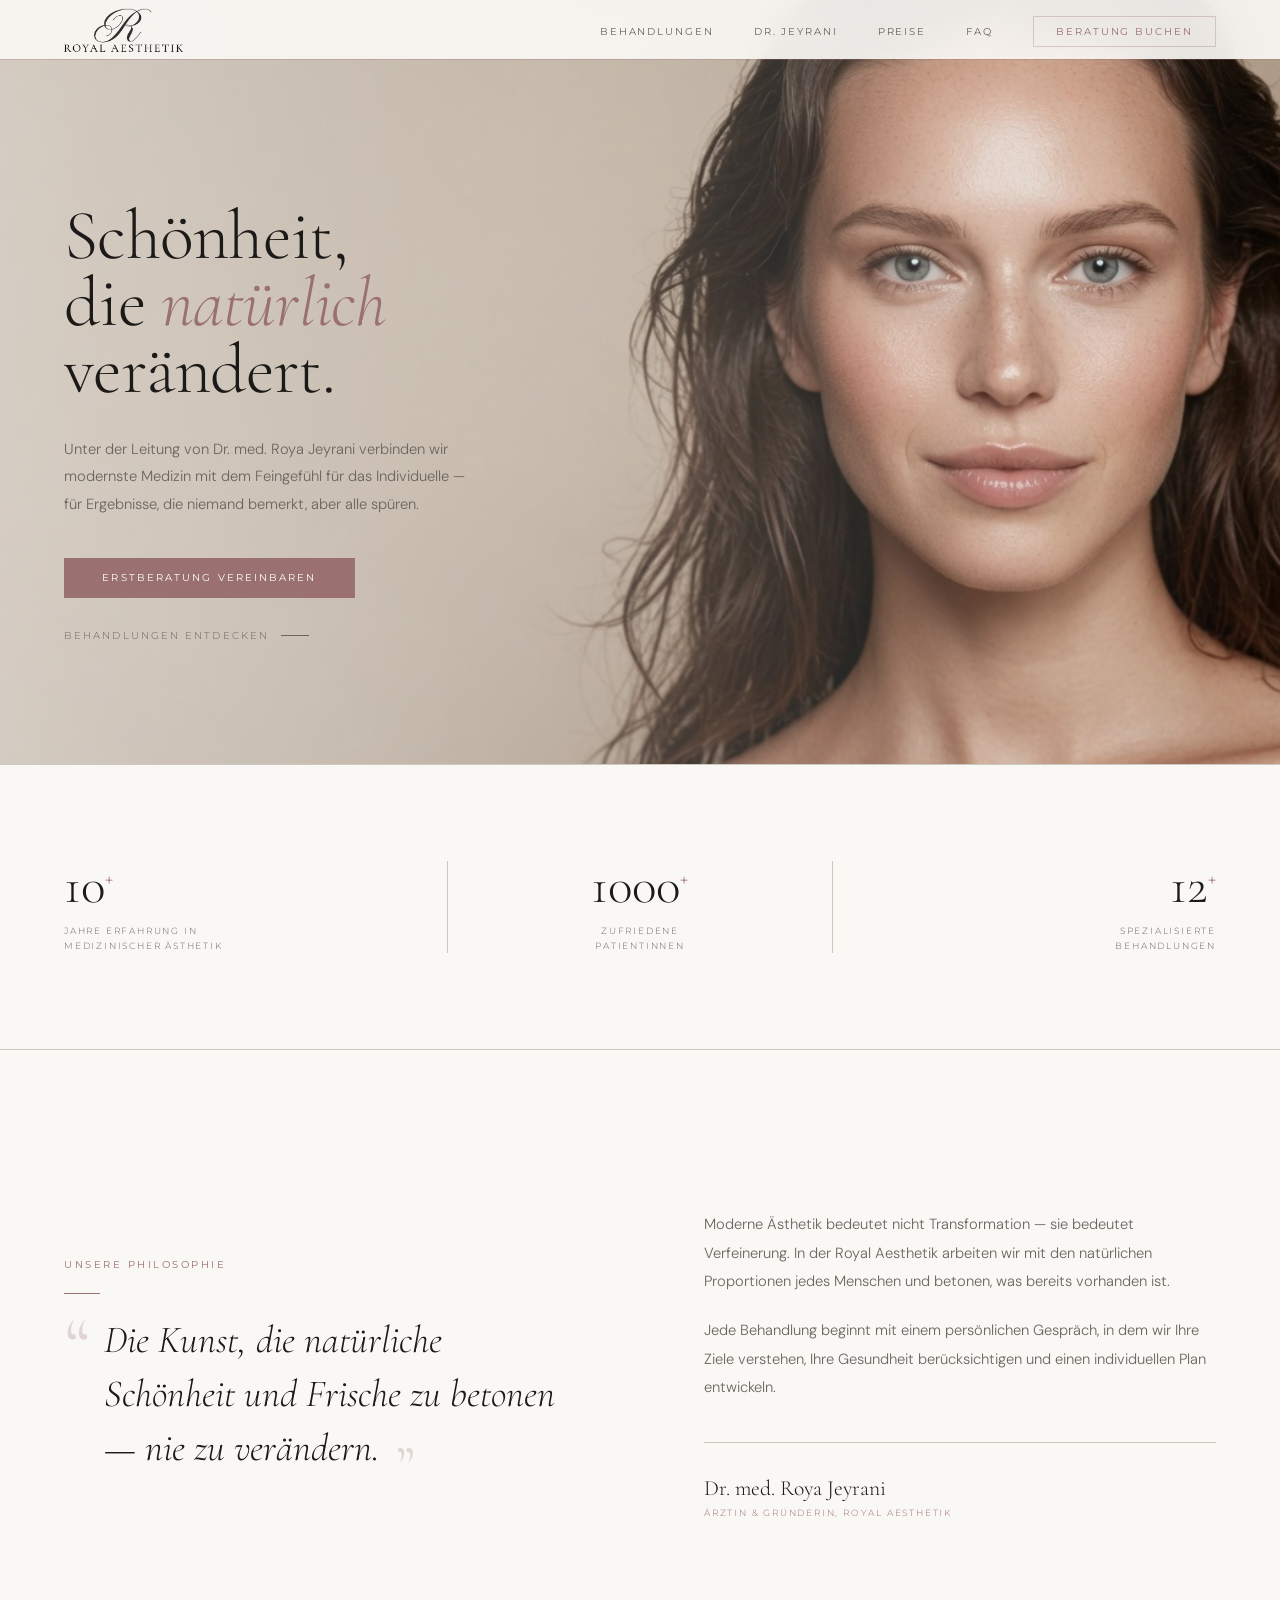
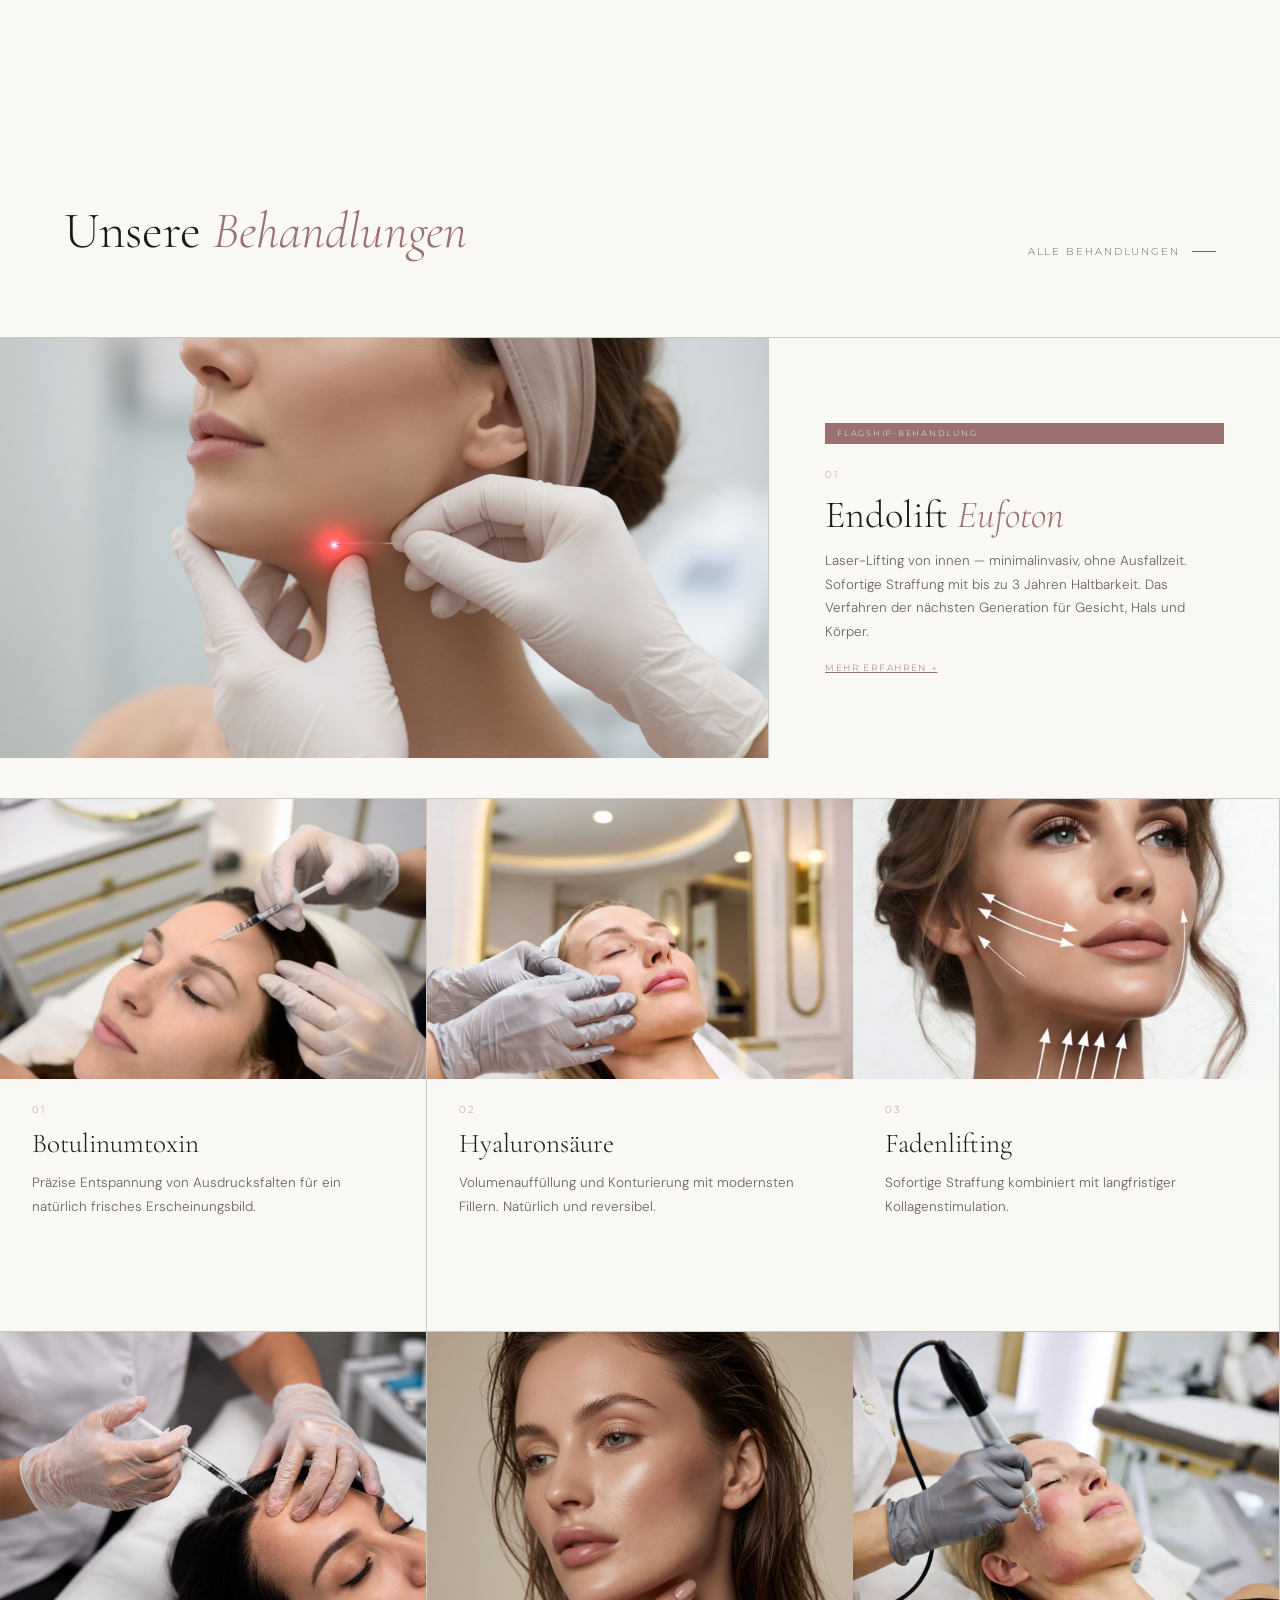
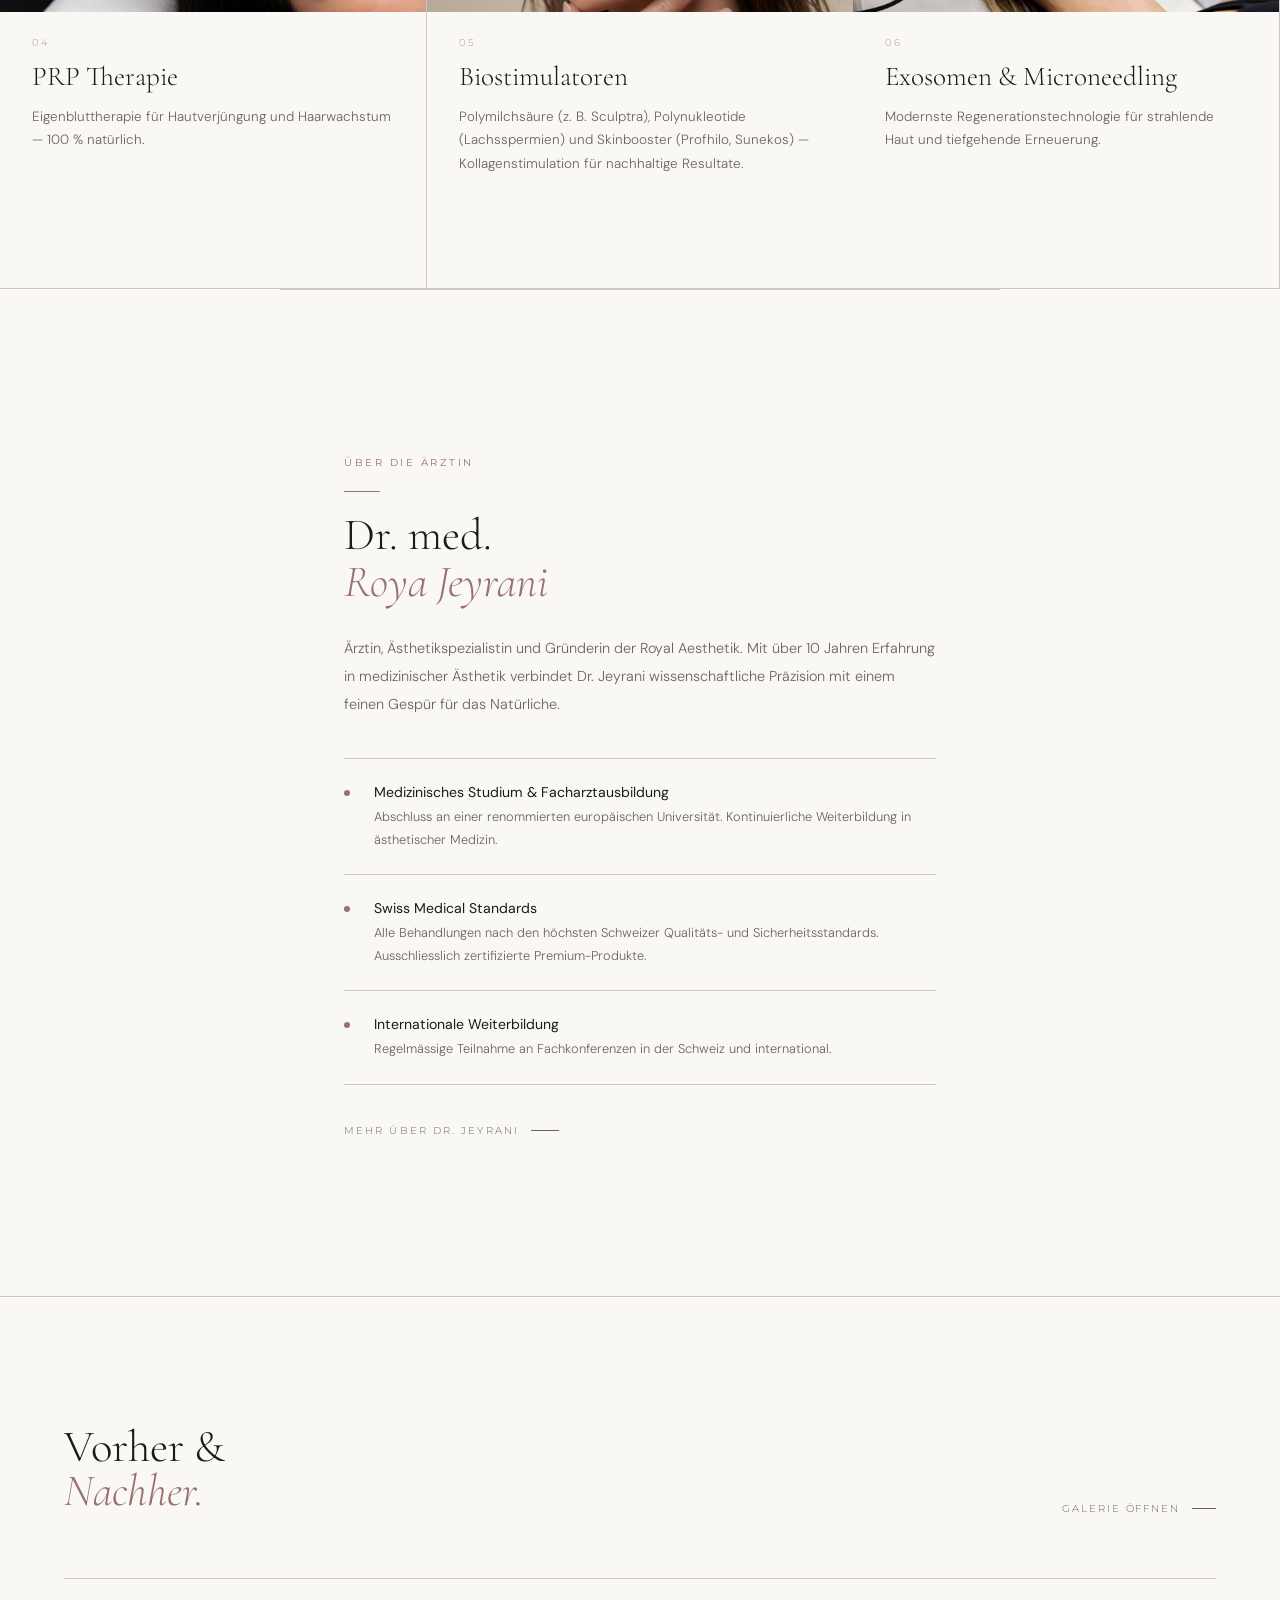
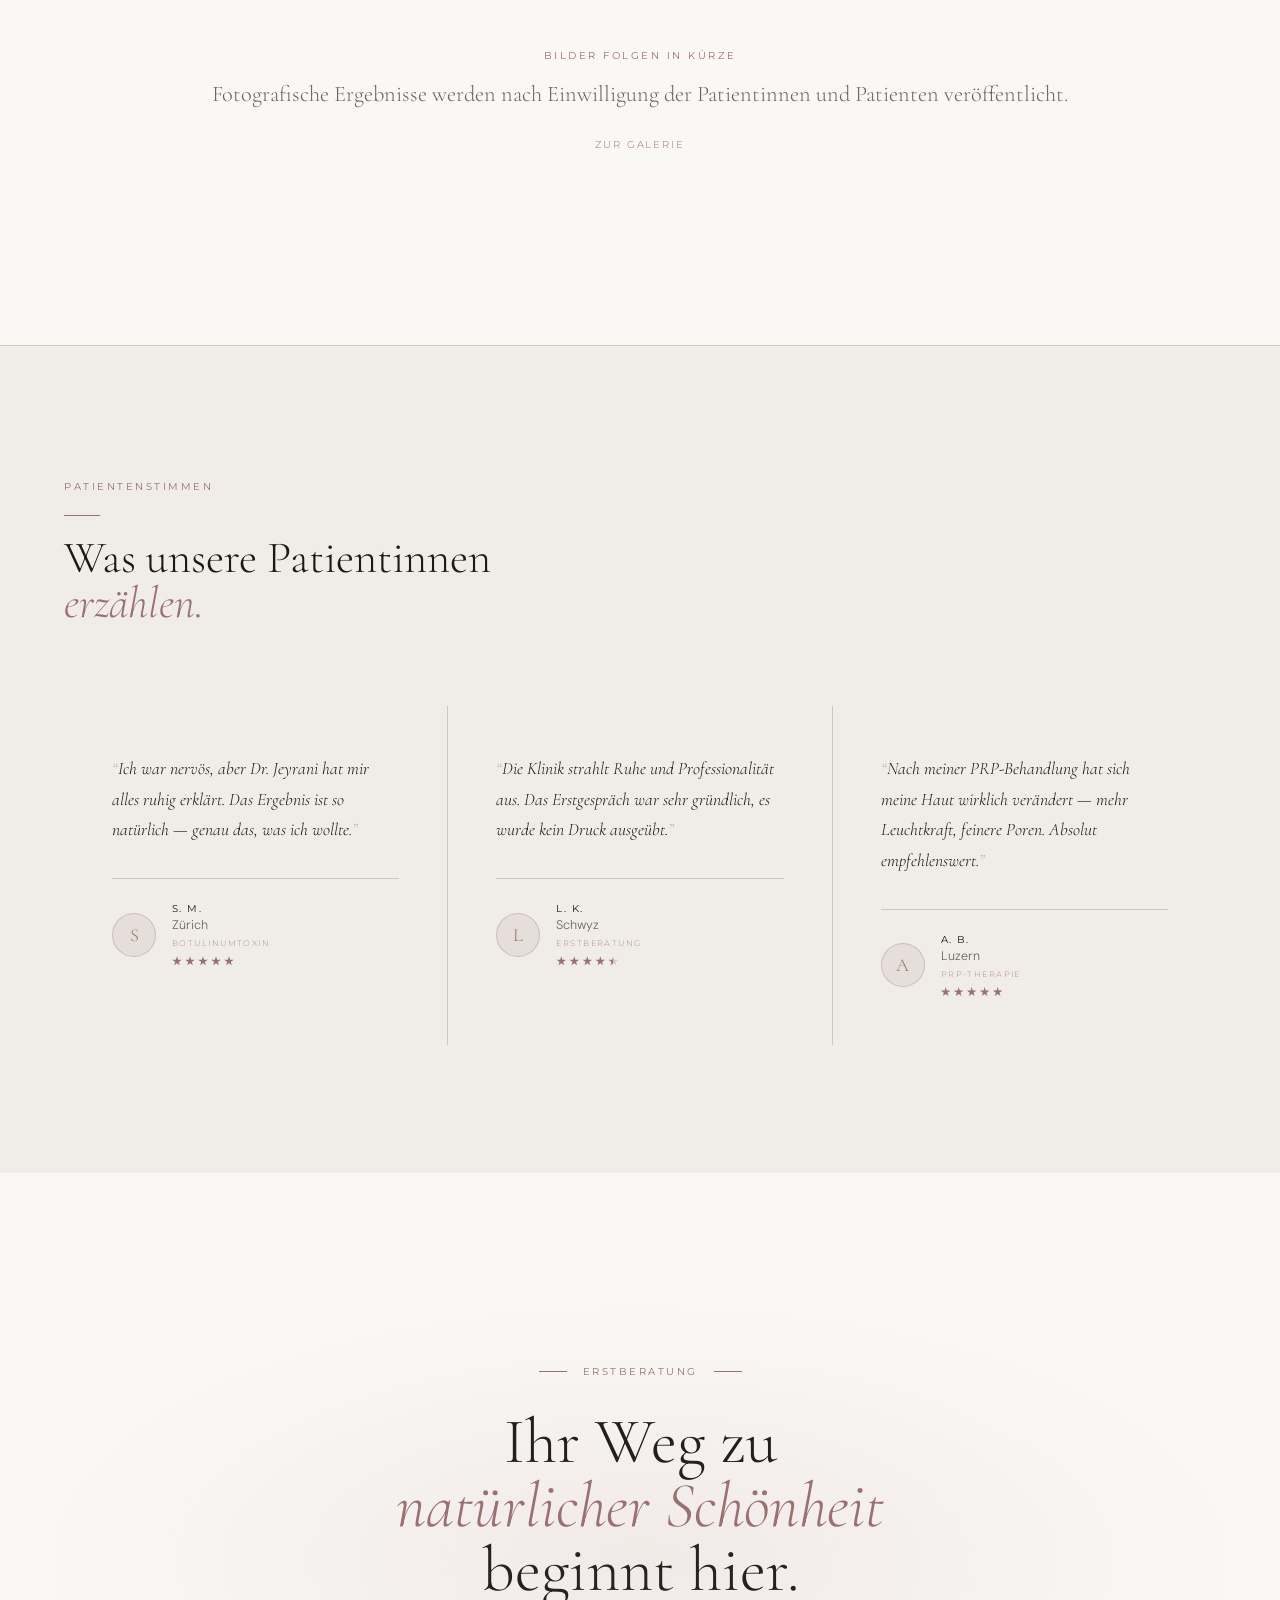
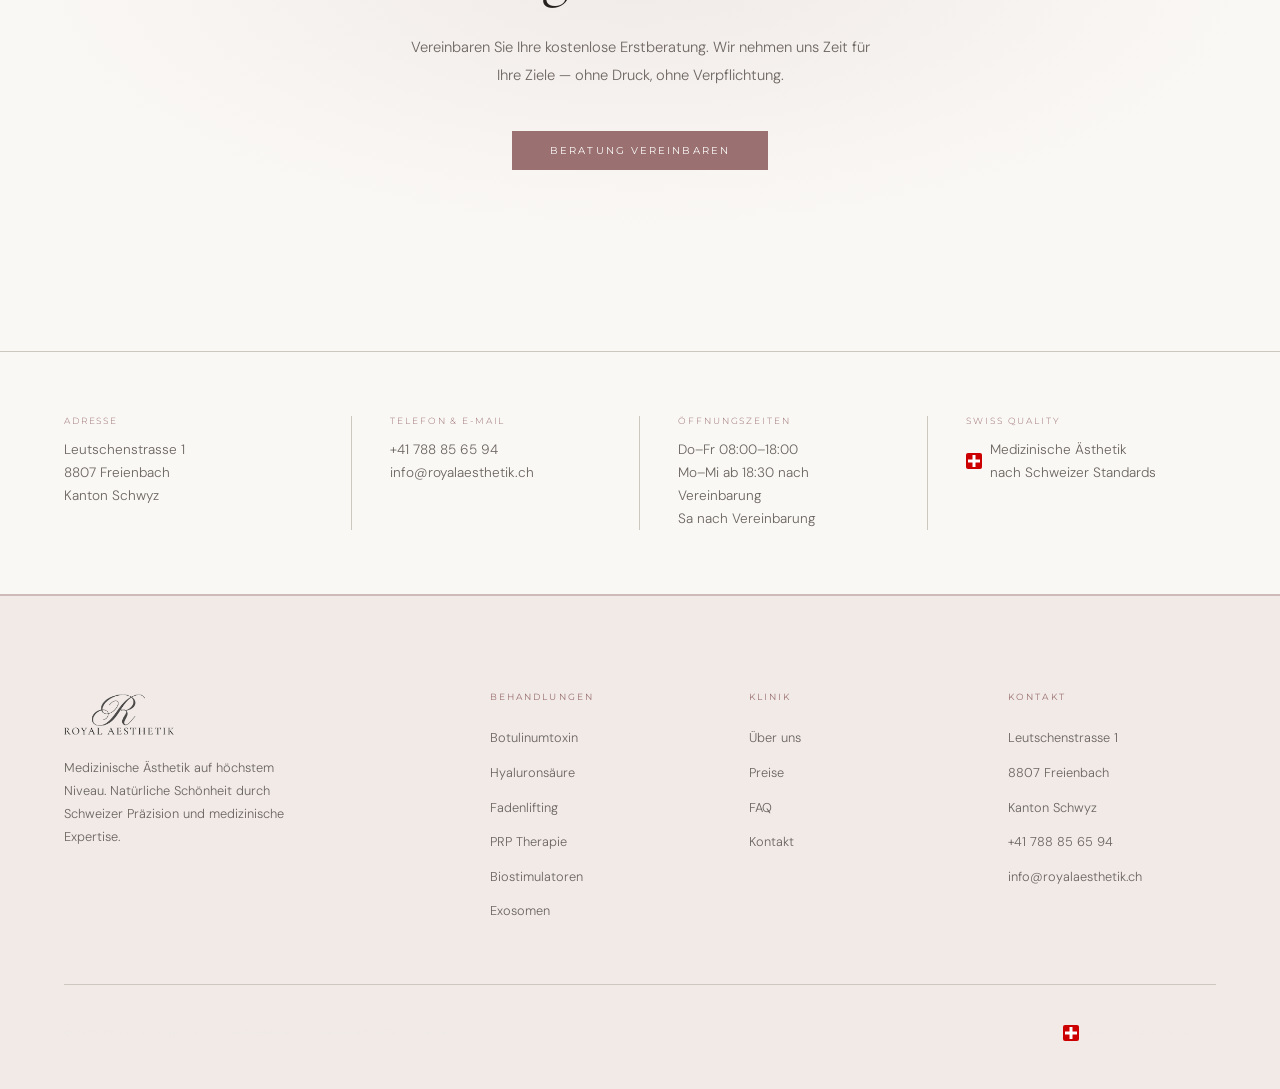
==== commit 7133ab0c: "Telefonnummer auf allen Seiten + vier Umlaut-Zeichenfehler behoben Telefon im Footer aller 10 Seiten" ====
--- a/index.html
+++ b/index.html
@@ -550,8 +550,8 @@
     <p class="contact-item-value">Leutschenstrasse 1<br>8807 Freienbach<br>Kanton Schwyz</p>
   </div>
   <div class="contact-item r d1">
-    <p class="contact-item-label">E-Mail</p>
-    <p class="contact-item-value"><a href="mailto:info@royalaesthetik.ch">info@royalaesthetik.ch</a></p>
+    <p class="contact-item-label">Telefon &amp; E-Mail</p>
+    <p class="contact-item-value"><a href="tel:+41788856594">+41 788 85 65 94</a><br><a href="mailto:info@royalaesthetik.ch">info@royalaesthetik.ch</a></p>
   </div>
   <div class="contact-item r d2">
     <p class="contact-item-label">Öffnungszeiten</p>
@@ -599,6 +599,7 @@
         <li><a href="#">Leutschenstrasse 1</a></li>
         <li><a href="#">8807 Freienbach</a></li>
         <li><a href="#">Kanton Schwyz</a></li>
+        <li><a href="tel:+41788856594">+41 788 85 65 94</a></li>
         <li><a href="mailto:info@royalaesthetik.ch">info@royalaesthetik.ch</a></li>
       </ul>
     </div>
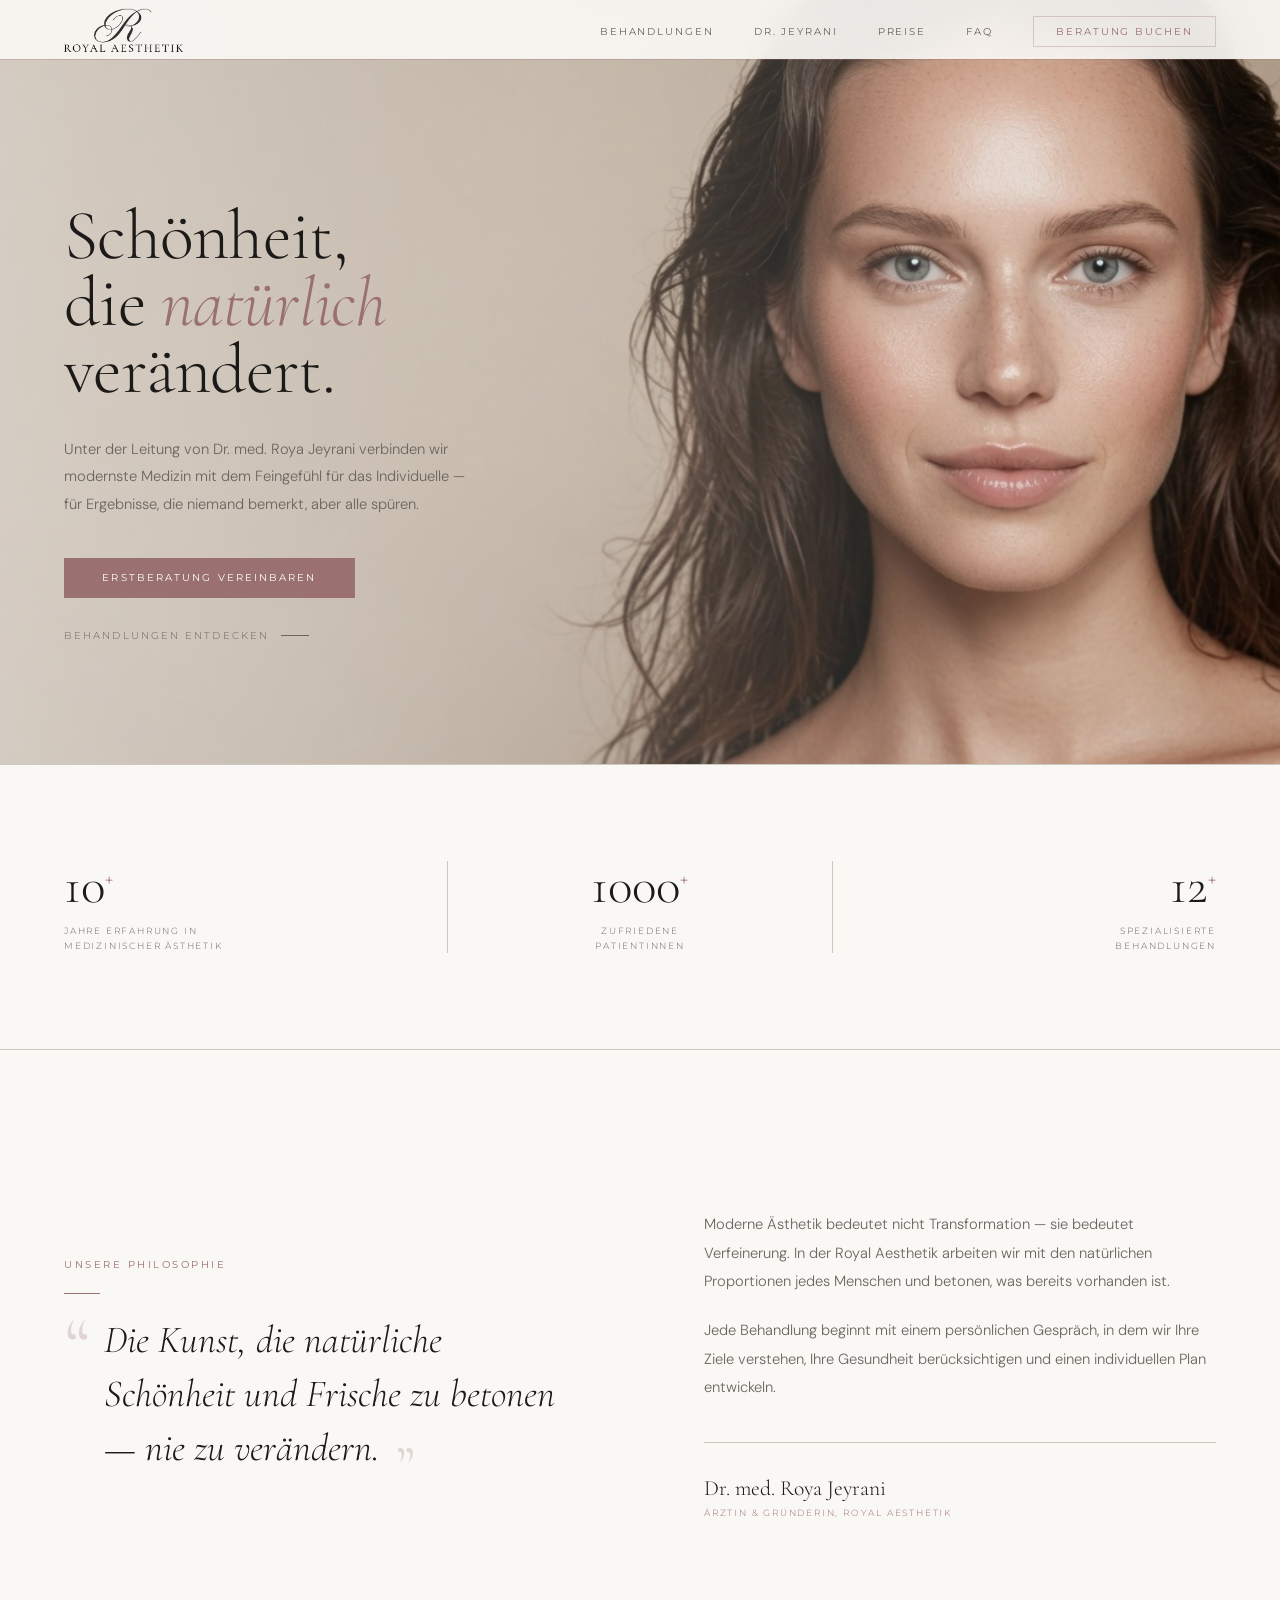
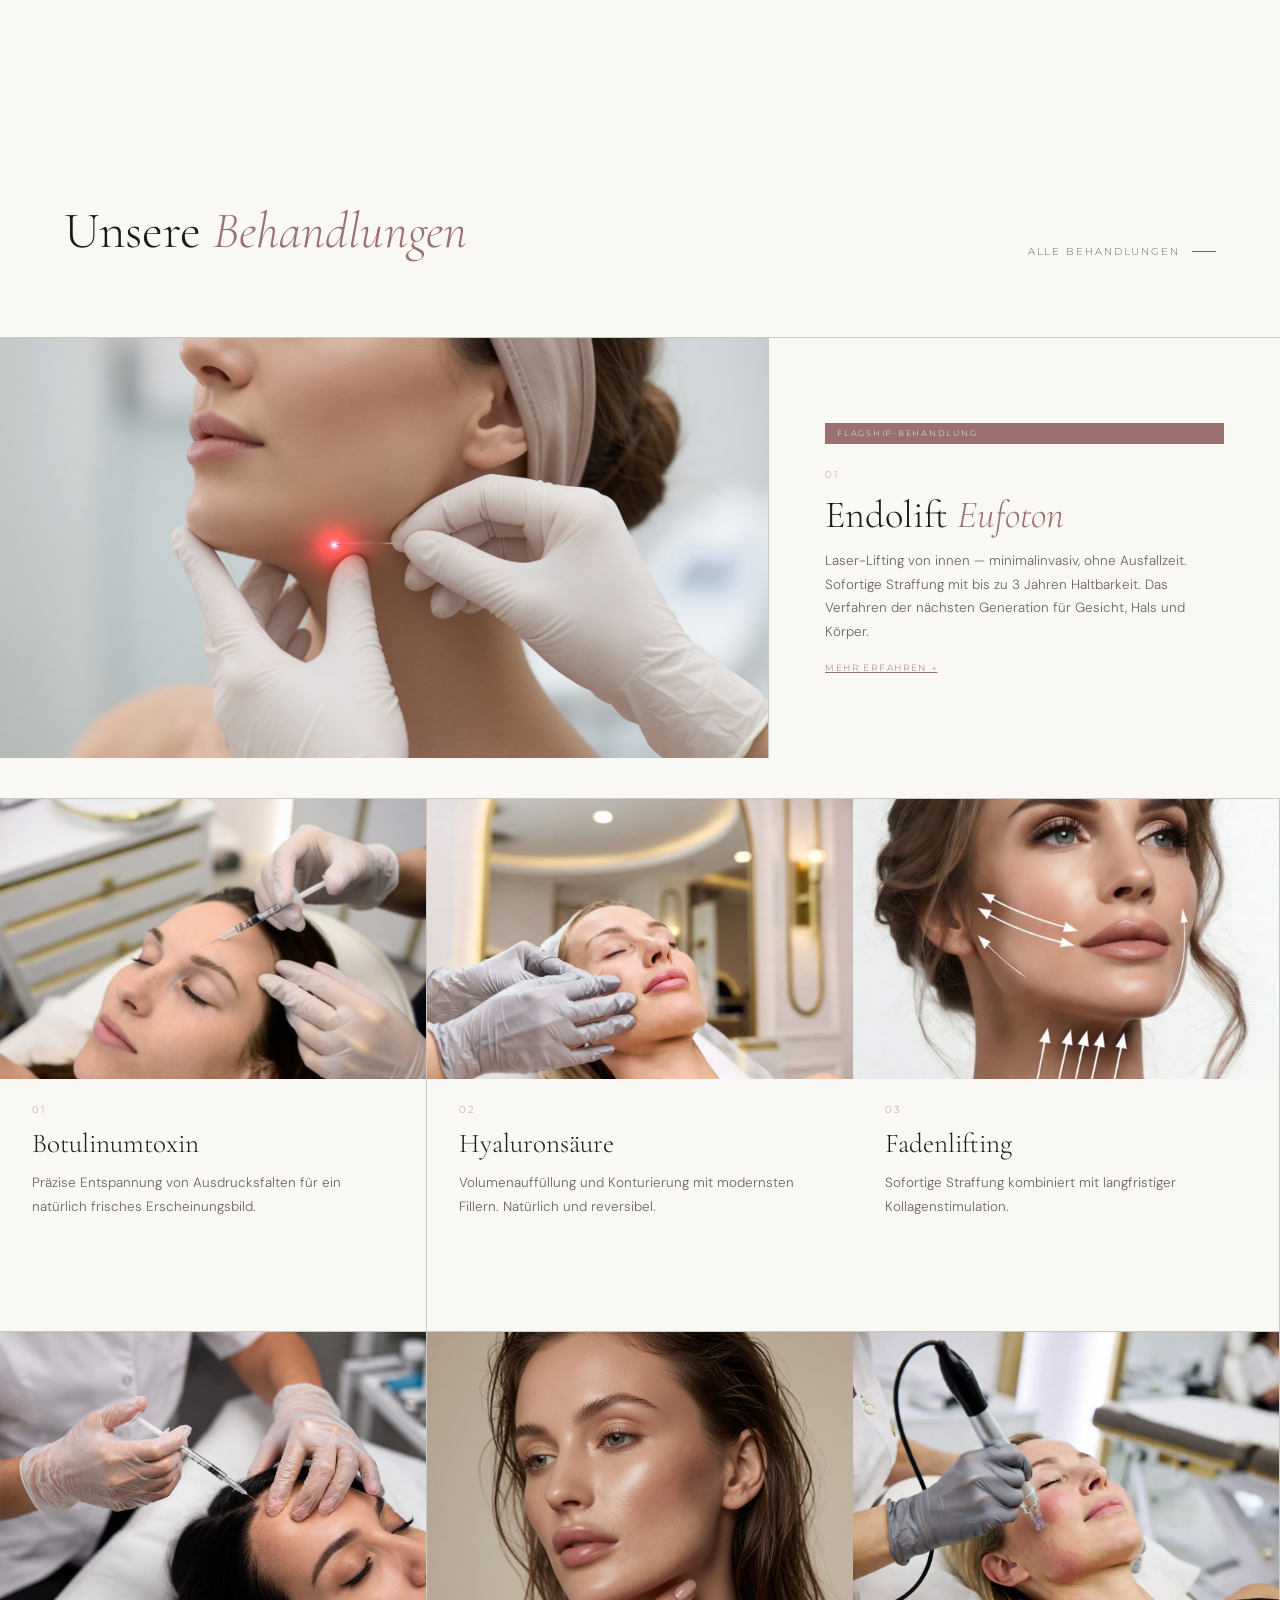
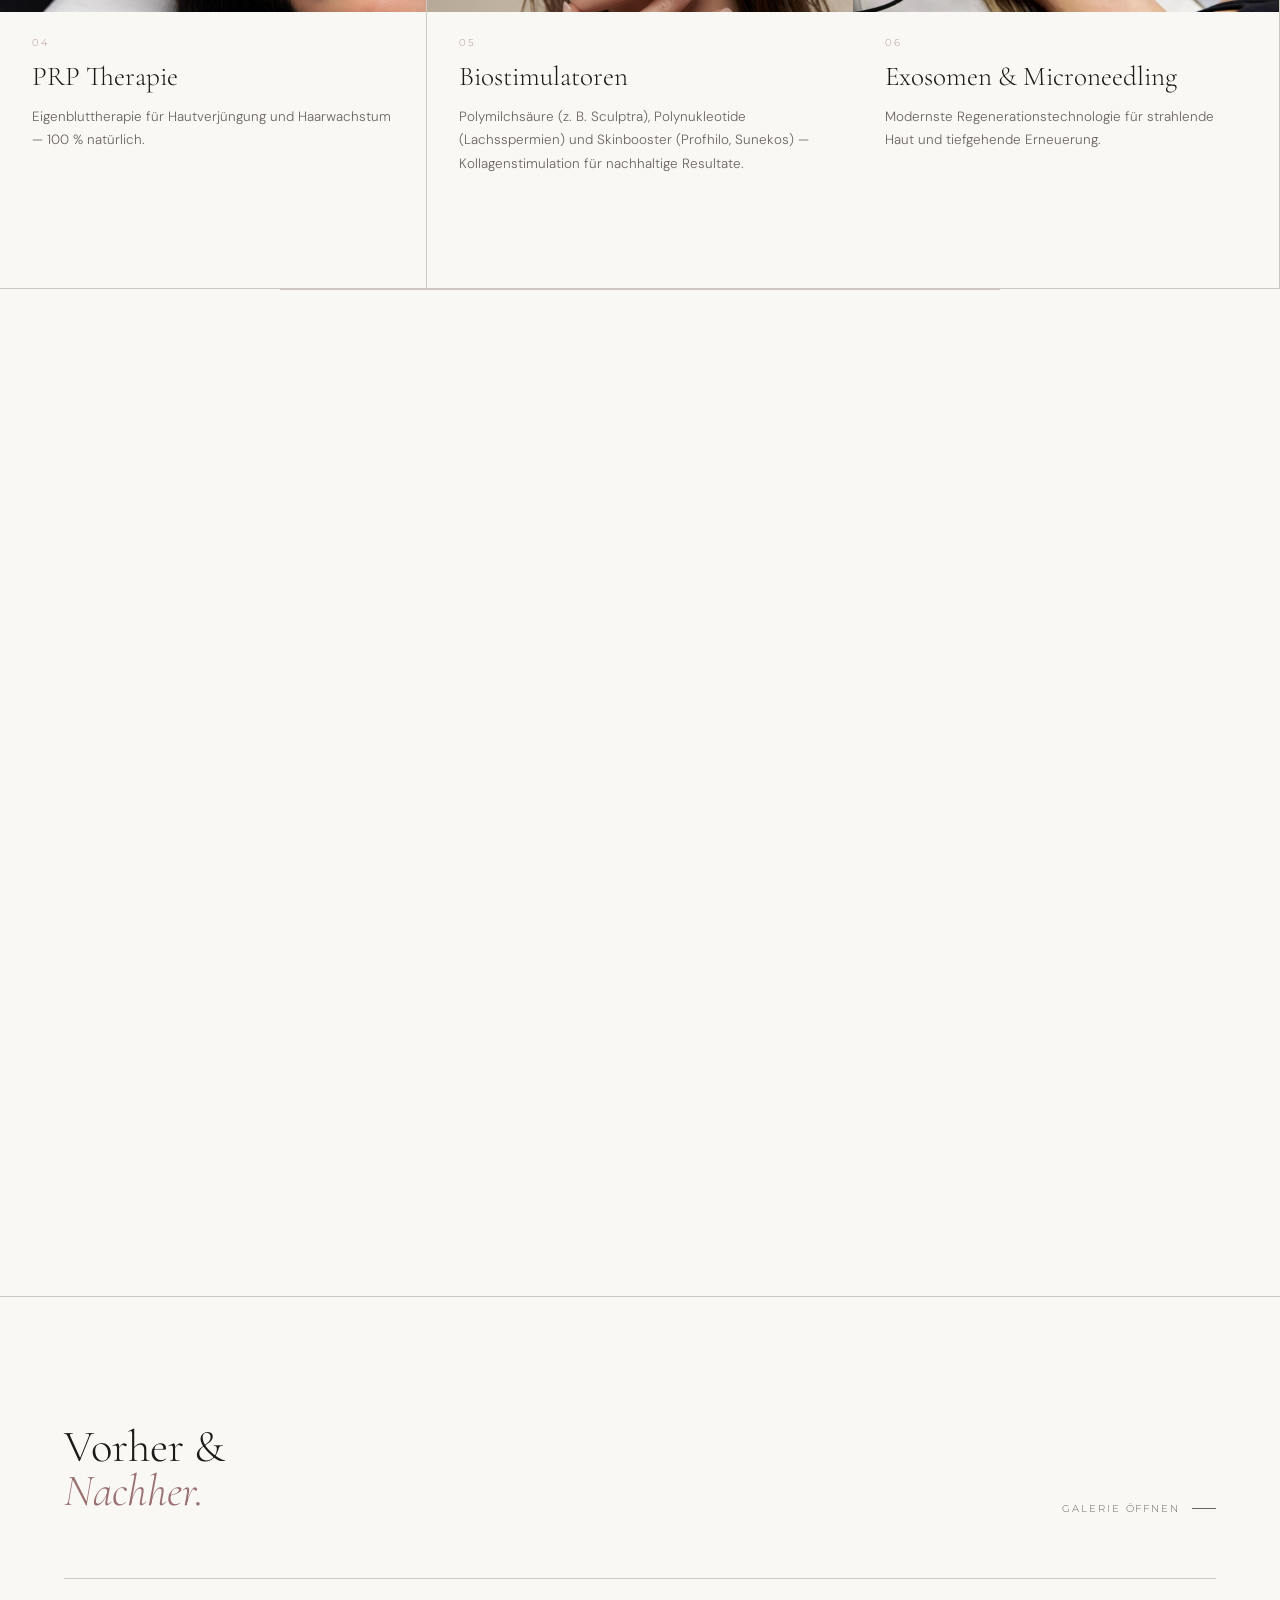
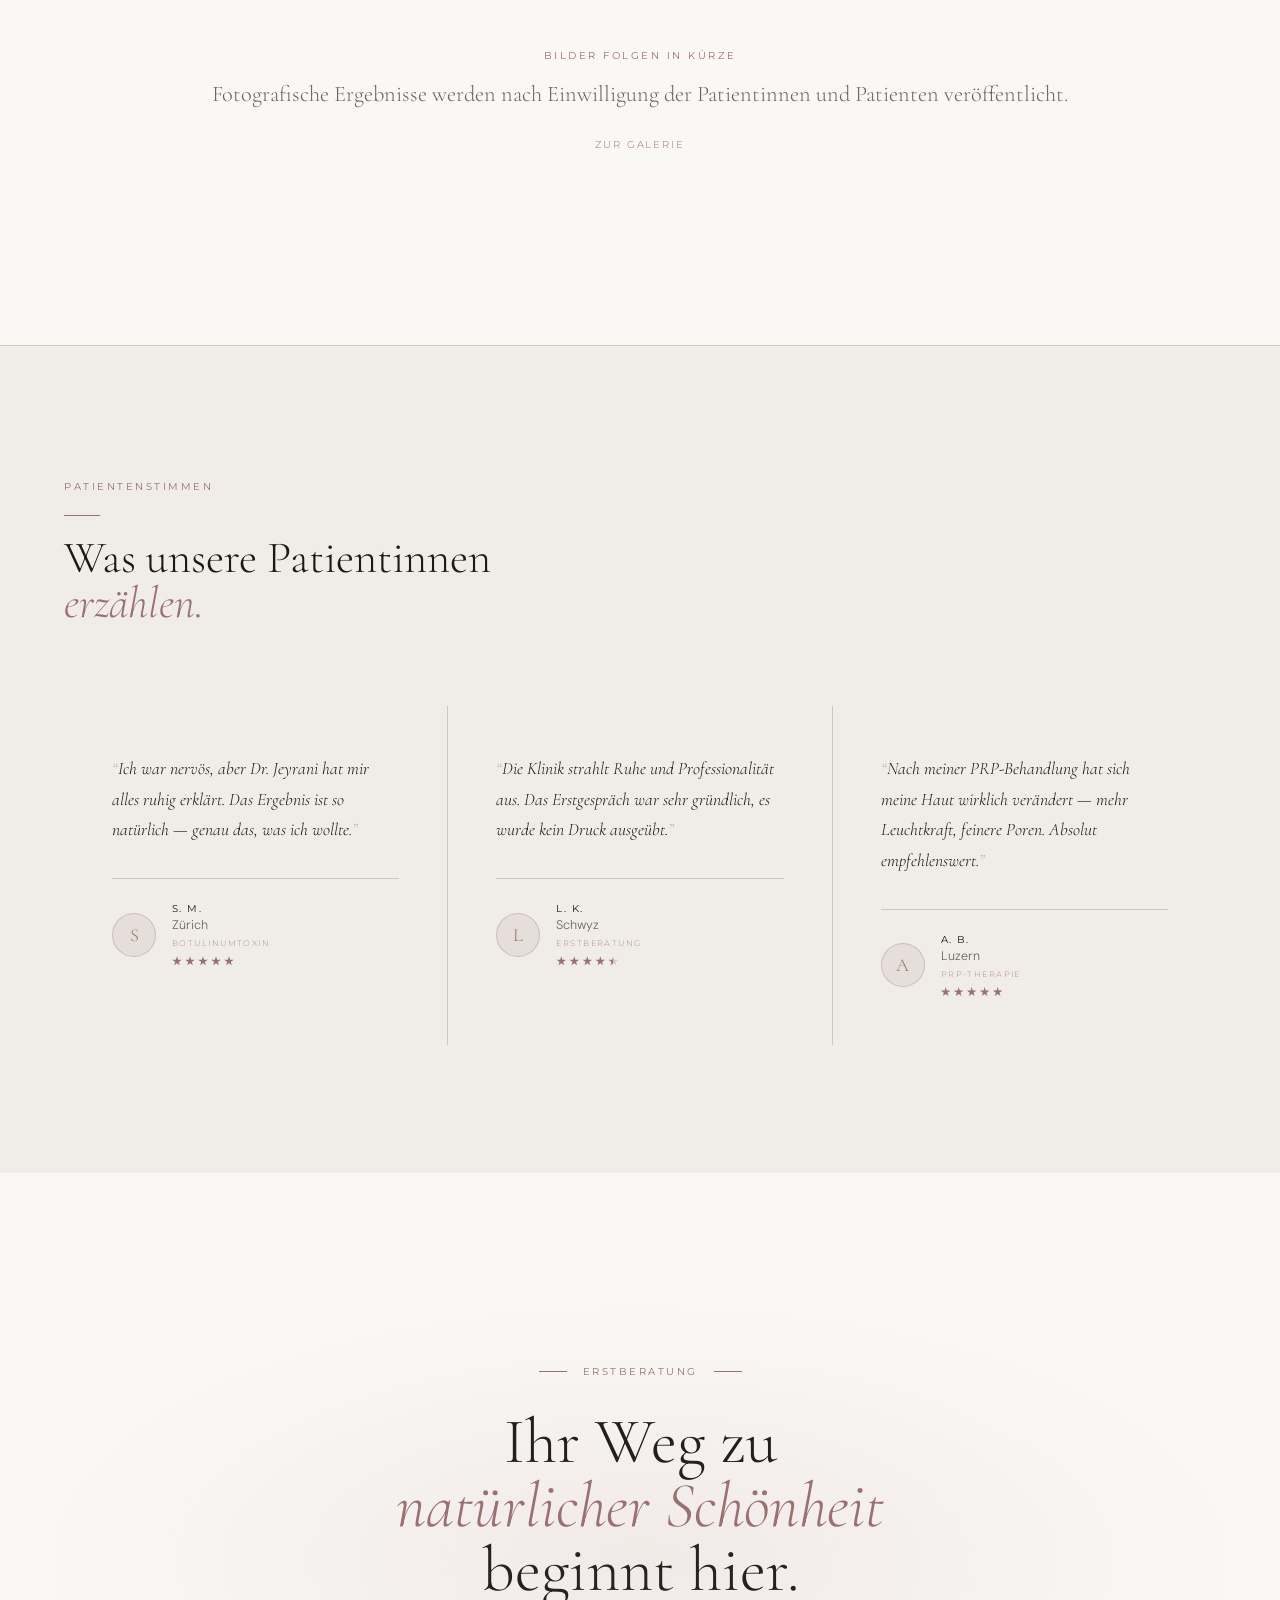
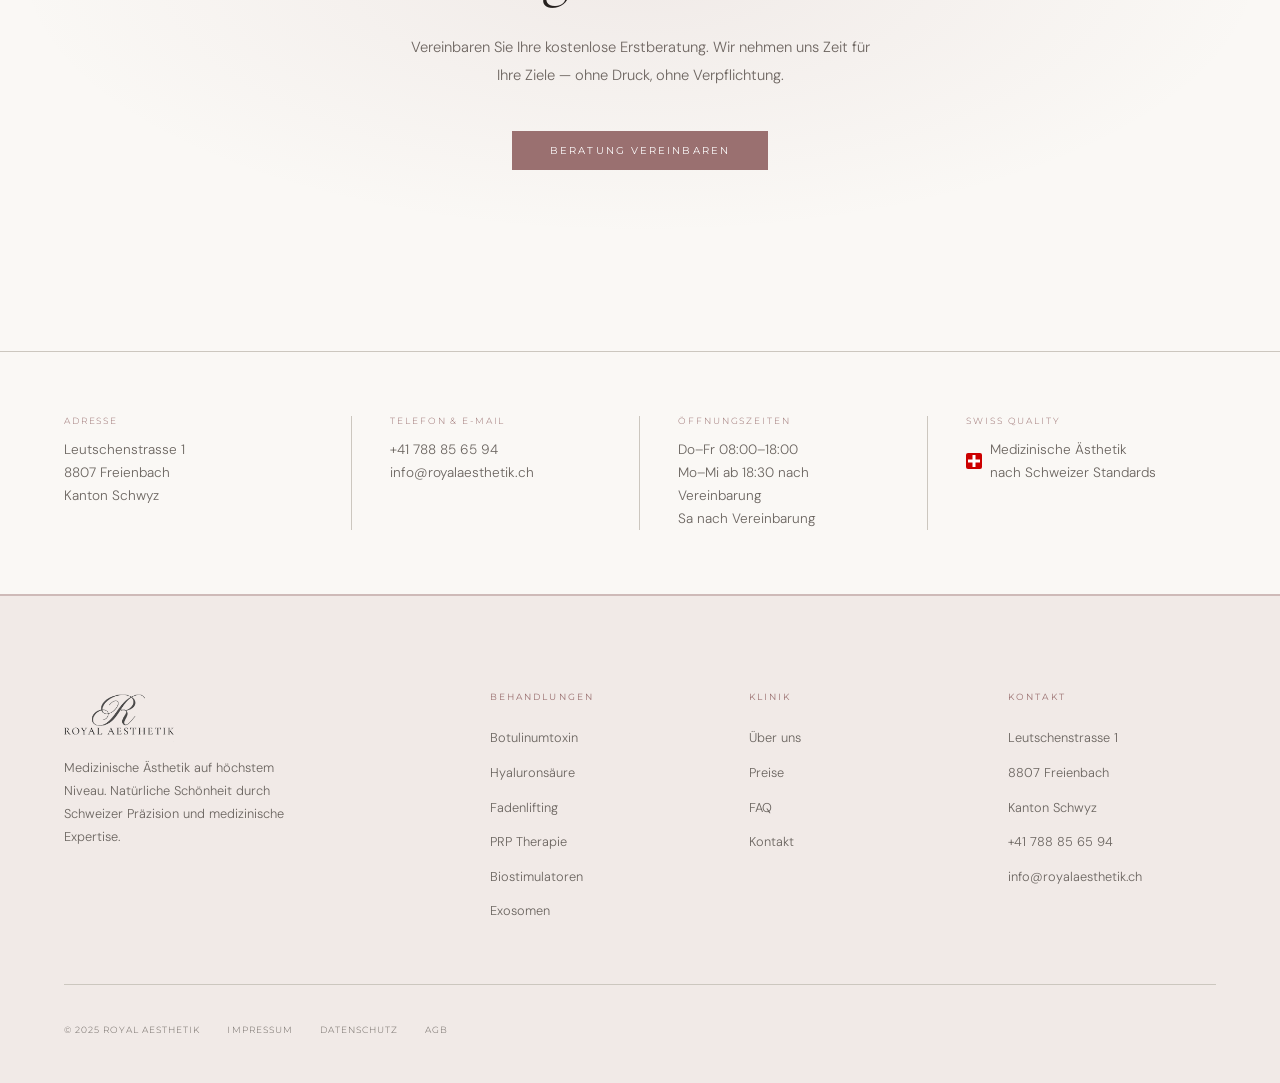
==== commit 5b84fd52: "Footer: doppeltes Schweizer Kreuz entfernt, Rechtslinks wieder sichtbar Das Swiss-Badge im Footer wi" ====
--- a/index.html
+++ b/index.html
@@ -3,8 +3,49 @@
 <head>
 <meta charset="UTF-8">
 <meta name="viewport" content="width=device-width, initial-scale=1.0">
-<title>Royal Aesthetik — Medizinische Ästhetik, Kanton Schwyz</title>
-<meta name="description" content="Premium medizinische Ästhetik in der Schweiz. Dr. med. Roya Jeyrani. Natürliche Schönheit durch höchste medizinische Expertise.">
+<link rel="icon" href="favicon.ico" sizes="any">
+<link rel="apple-touch-icon" href="apple-touch-icon.png">
+<title>Ästhetische Medizin Freienbach SZ — Royal Aesthetik</title>
+<meta name="description" content="Medizinische Ästhetik in Freienbach SZ: Botulinumtoxin, Hyaluronsäure, Fadenlifting und PRP bei Dr. med. Roya Jeyrani. Über 10 Jahre Erfahrung.">
+<script type="application/ld+json">
+{
+  "@context": "https://schema.org",
+  "@type": "MedicalClinic",
+  "name": "Royal Aesthetik",
+  "description": "Praxis für ästhetische Medizin unter der Leitung von Dr. med. Roya Jeyrani in Freienbach, Kanton Schwyz.",
+  "url": "https://royalaesthetik.ch",
+  "telephone": "+41788856594",
+  "email": "info@royalaesthetik.ch",
+  "address": {
+    "@type": "PostalAddress",
+    "streetAddress": "Leutschenstrasse 1",
+    "postalCode": "8807",
+    "addressLocality": "Freienbach",
+    "addressRegion": "SZ",
+    "addressCountry": "CH"
+  },
+  "founder": {
+    "@type": "Person",
+    "name": "Dr. med. Roya Jeyrani",
+    "jobTitle": "Ärztin für ästhetische Medizin",
+    "medicalSpecialty": "Radiology"
+  },
+  "openingHoursSpecification": [{
+    "@type": "OpeningHoursSpecification",
+    "dayOfWeek": ["Thursday", "Friday"],
+    "opens": "08:00",
+    "closes": "18:00"
+  }],
+  "availableService": [
+    { "@type": "MedicalProcedure", "name": "Botulinumtoxin" },
+    { "@type": "MedicalProcedure", "name": "Hyaluronsäure" },
+    { "@type": "MedicalProcedure", "name": "Fadenlifting" },
+    { "@type": "MedicalProcedure", "name": "PRP-Therapie" },
+    { "@type": "MedicalProcedure", "name": "Biostimulatoren" },
+    { "@type": "MedicalProcedure", "name": "Microneedling" }
+  ]
+}
+</script>
 <link rel="preconnect" href="https://fonts.googleapis.com">
 <link rel="preconnect" href="https://fonts.gstatic.com" crossorigin>
 <link href="https://fonts.googleapis.com/css2?family=Cormorant+Garamond:ital,wght@0,200;0,300;0,400;0,500;1,200;1,300;1,400&family=DM+Sans:wght@300;400;500&family=Montserrat:wght@300;400;500&display=swap" rel="stylesheet">
@@ -234,11 +275,9 @@
 .footer-links a{font-size:.8rem;color:var(--ivory-dim);text-decoration:none;transition:color .3s;font-weight:300}
 .footer-links a:hover{color:var(--ivory)}
 .footer-bottom{display:flex;justify-content:space-between;align-items:center;padding-top:2.5rem}
-.footer-legal{font-family:var(--font-label);font-size:8.5px;letter-spacing:.12em;text-transform:uppercase;color:rgba(240,237,232,.2)}
-.footer-legal a{color:rgba(240,237,232,.3);text-decoration:none;margin-left:1.5rem;transition:color .3s}
+.footer-legal{font-family:var(--font-label);font-size:8.5px;letter-spacing:.12em;text-transform:uppercase;color:var(--ivory-dim)}
+.footer-legal a{color:var(--ivory-dim);text-decoration:none;margin-left:1.5rem;transition:color .3s}
 .footer-legal a:hover{color:var(--ivory)}
-.footer-swiss{display:flex;align-items:center;gap:.6rem}
-.footer-swiss span{font-family:var(--font-label);font-size:8.5px;letter-spacing:.18em;text-transform:uppercase;color:rgba(240,237,232,.2)}
 
 /* ── MOBILE ── */
 @media(max-width:1024px){
@@ -611,10 +650,6 @@
       <a href="datenschutz.html">Datenschutz</a>
       <a href="agb.html">AGB</a>
     </div>
-    <div class="footer-swiss">
-      <svg width="16" height="16" viewBox="0 0 16 16" fill="none"><rect width="16" height="16" fill="#CC0000" rx="2"/><rect x="6.5" y="2" width="3" height="12" fill="white"/><rect x="2" y="6.5" width="12" height="3" fill="white"/></svg>
-      <span>Swiss Made Quality</span>
-    </div>
   </div>
 </footer>
 
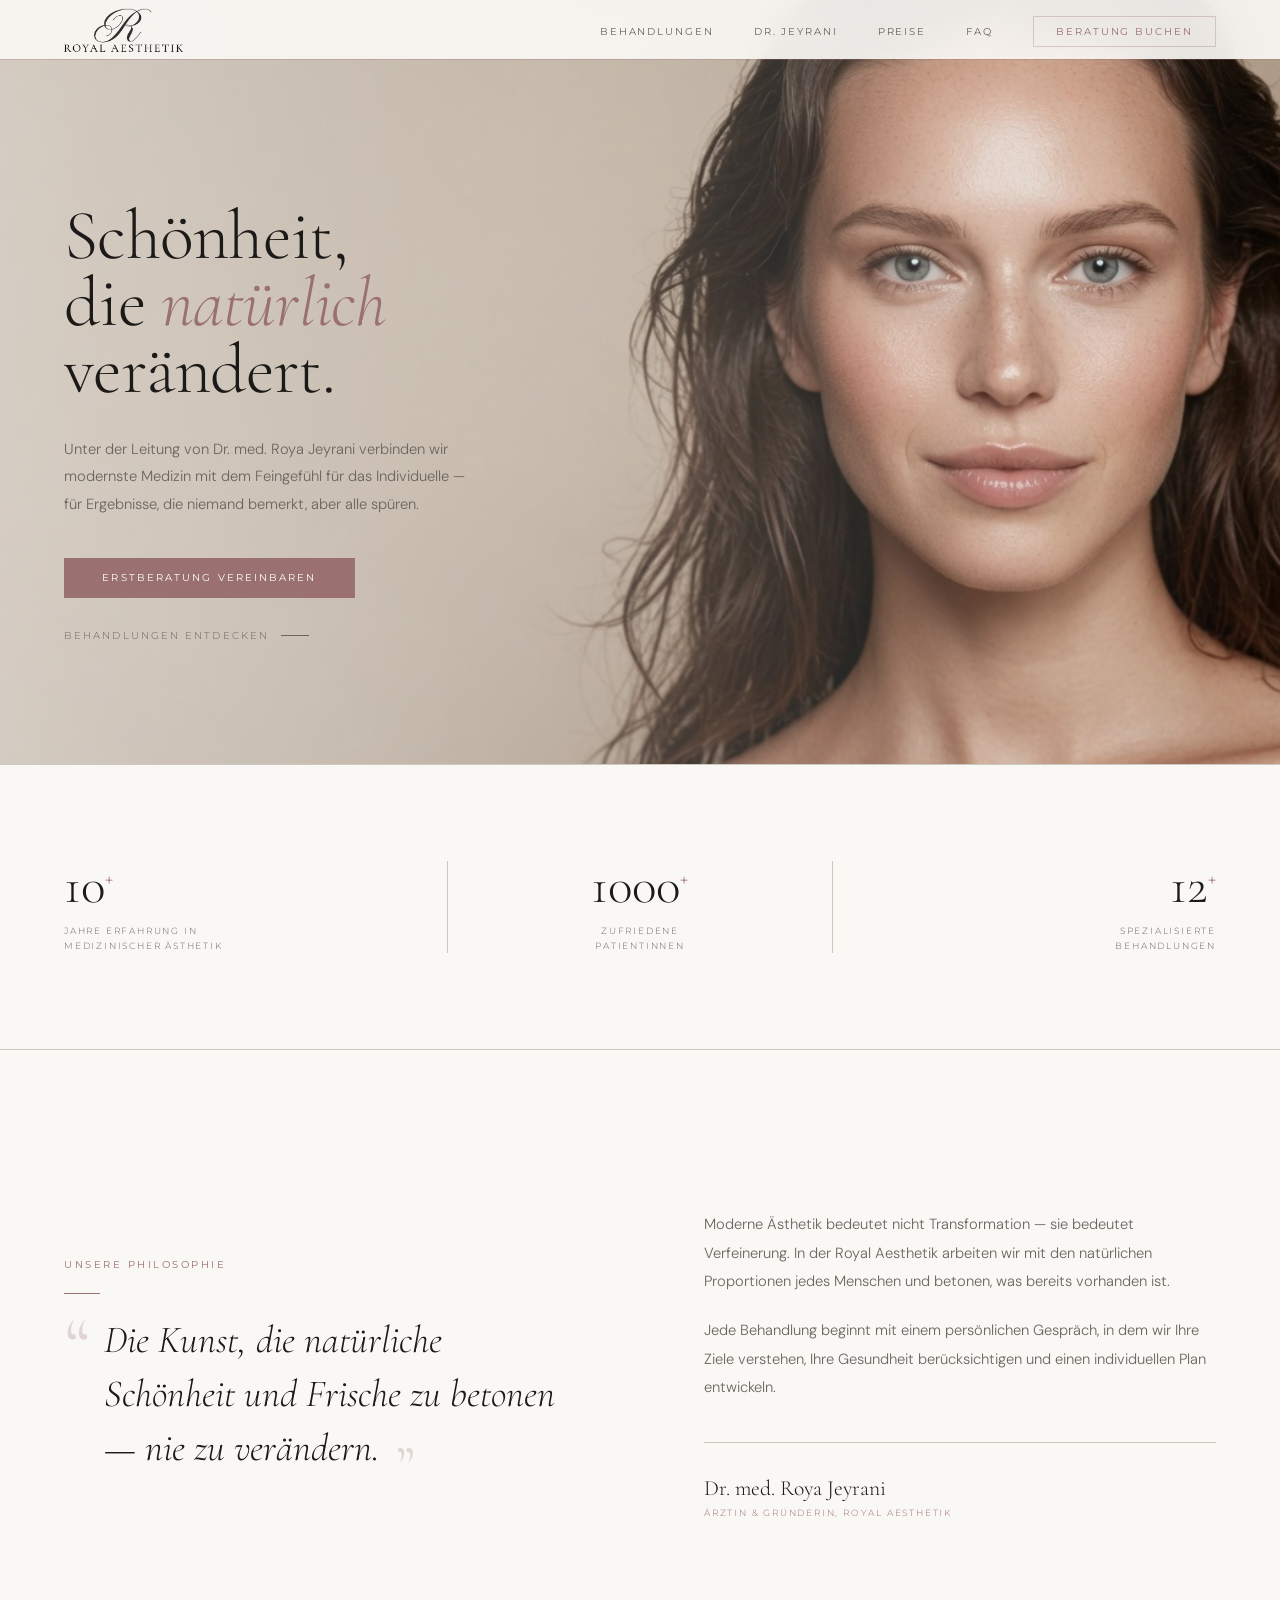
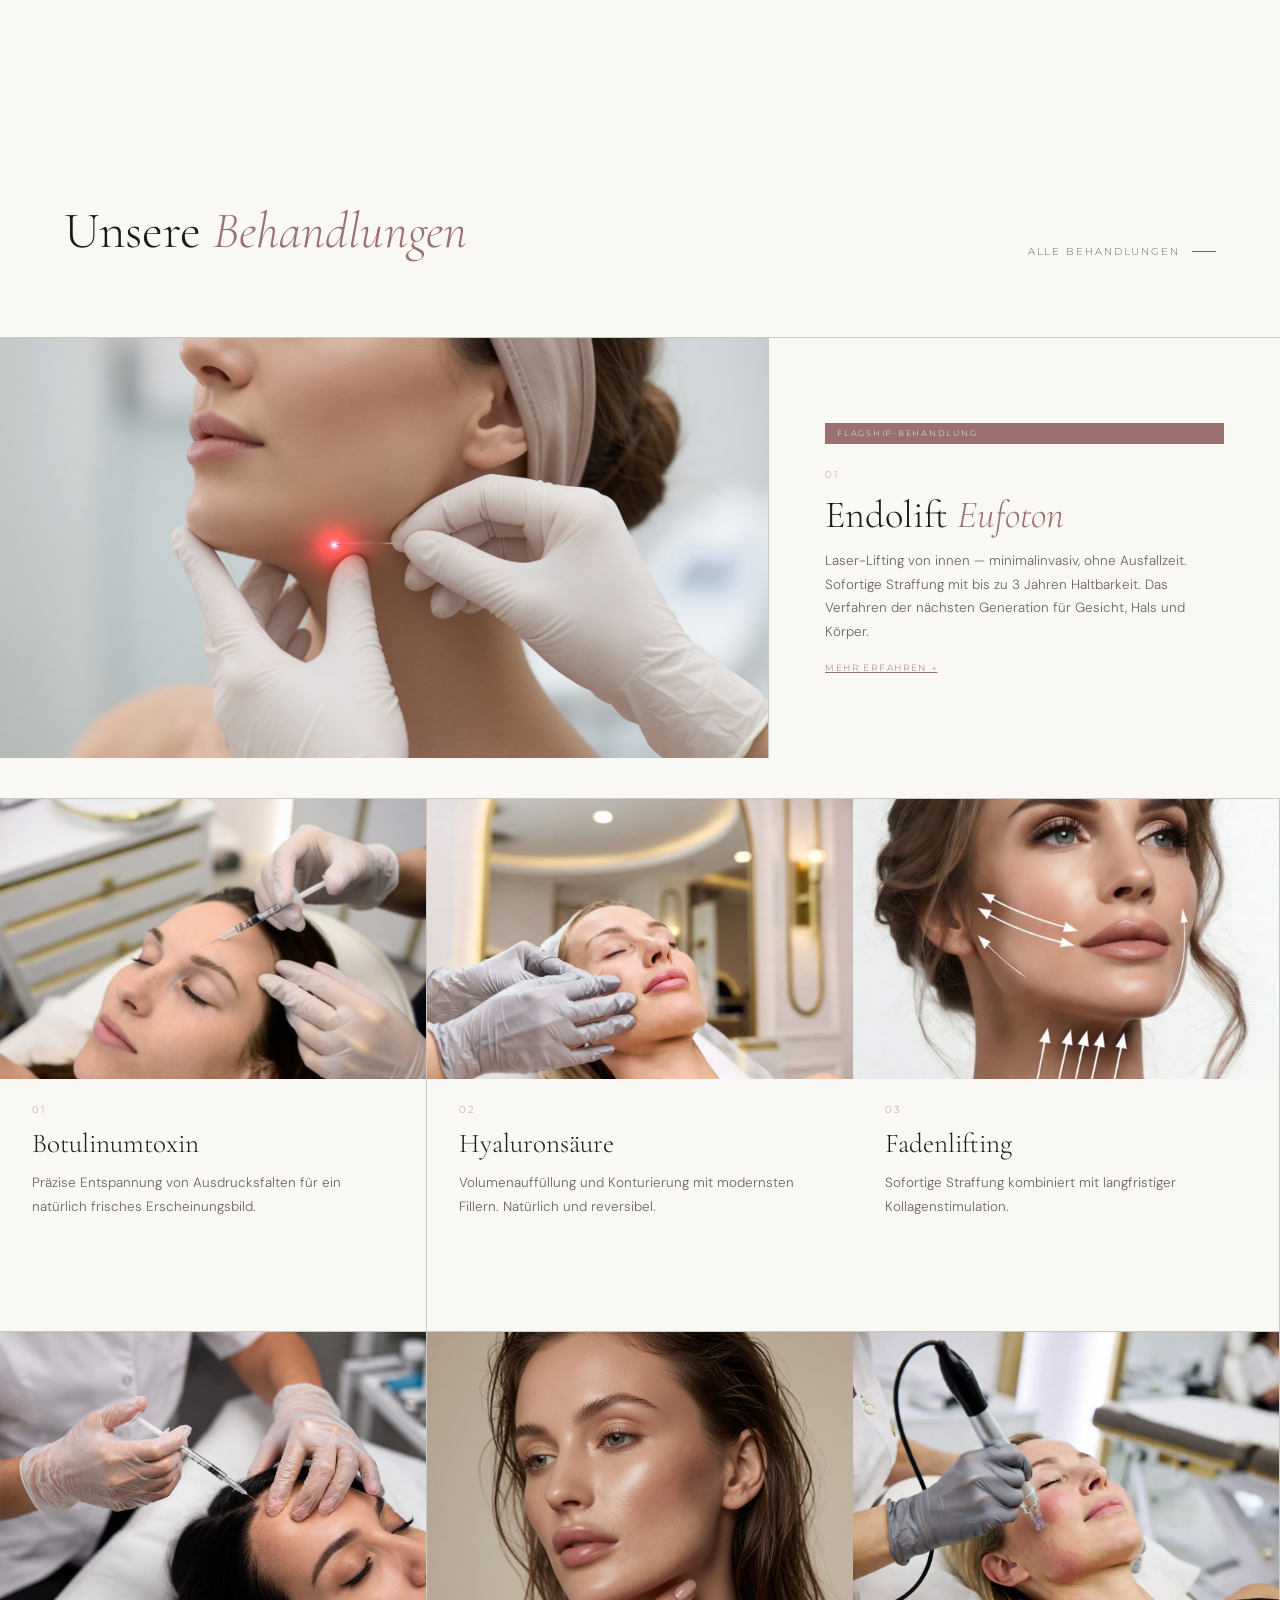
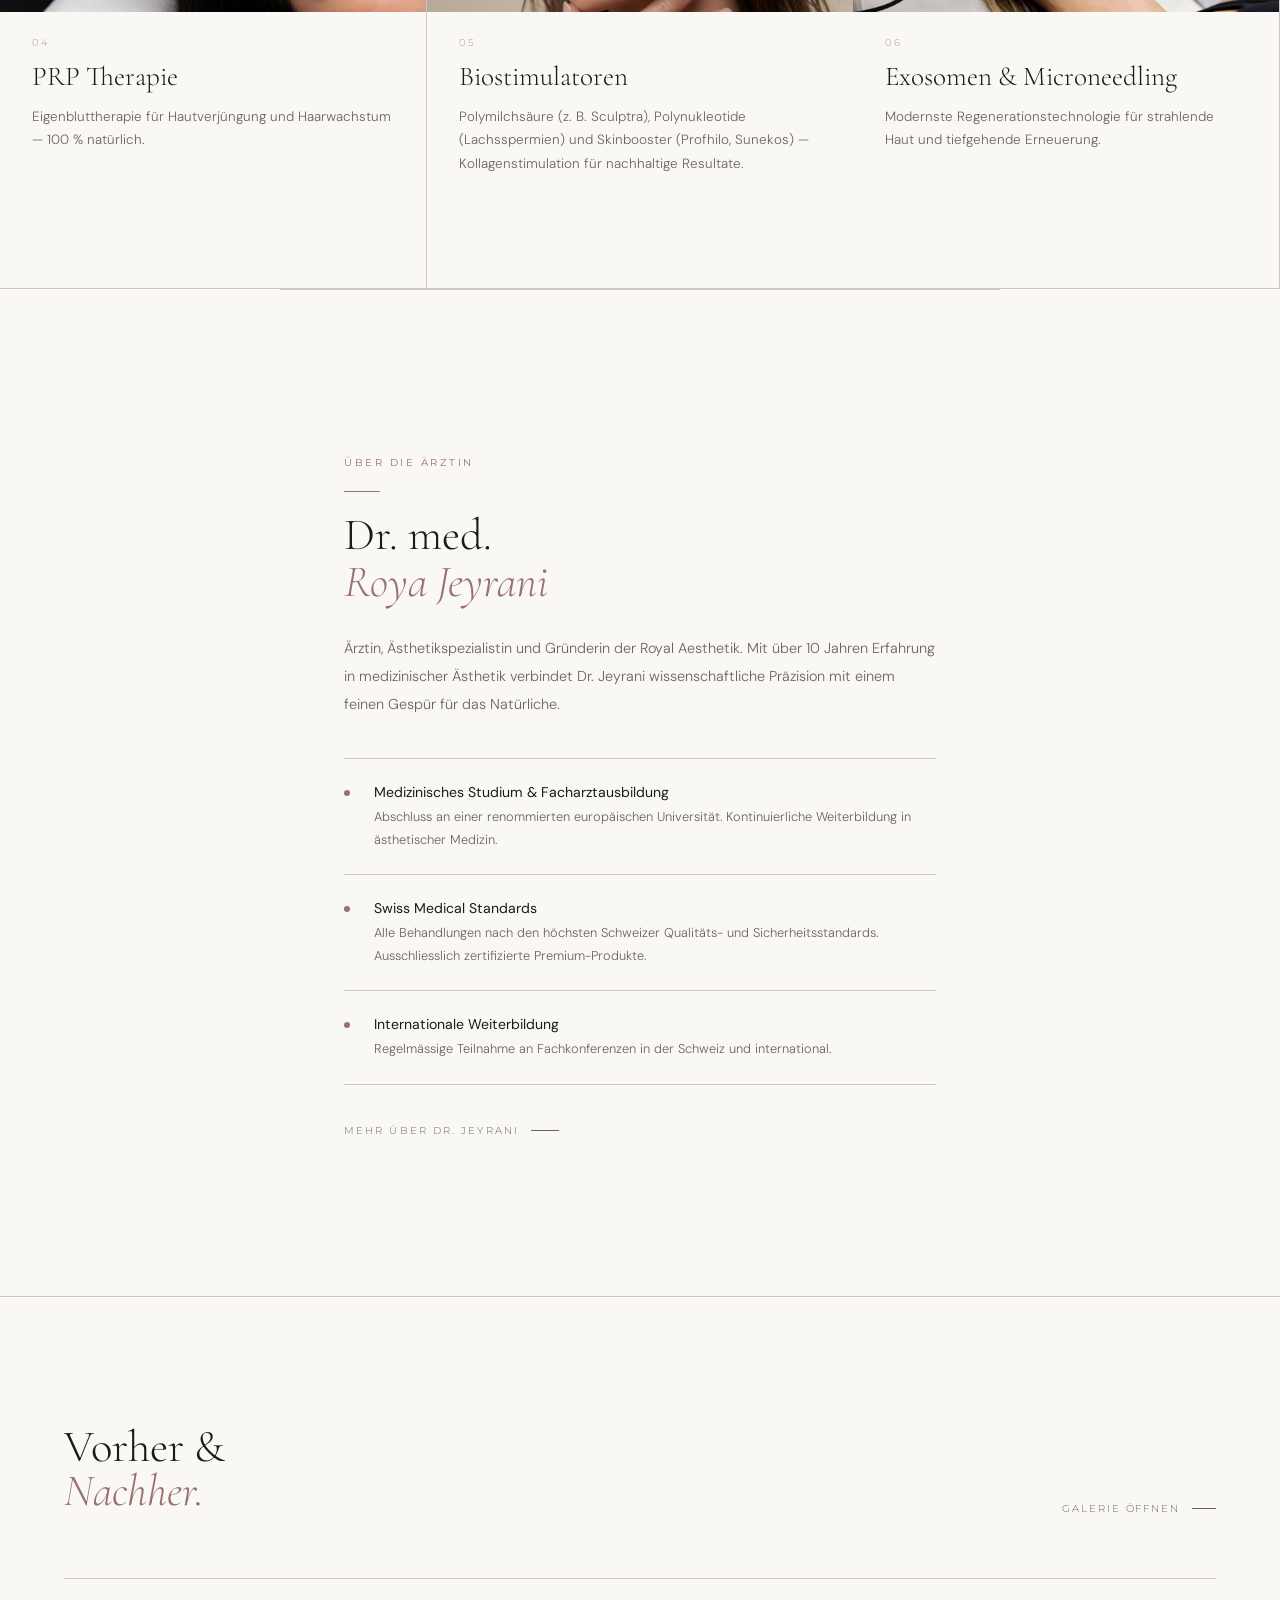
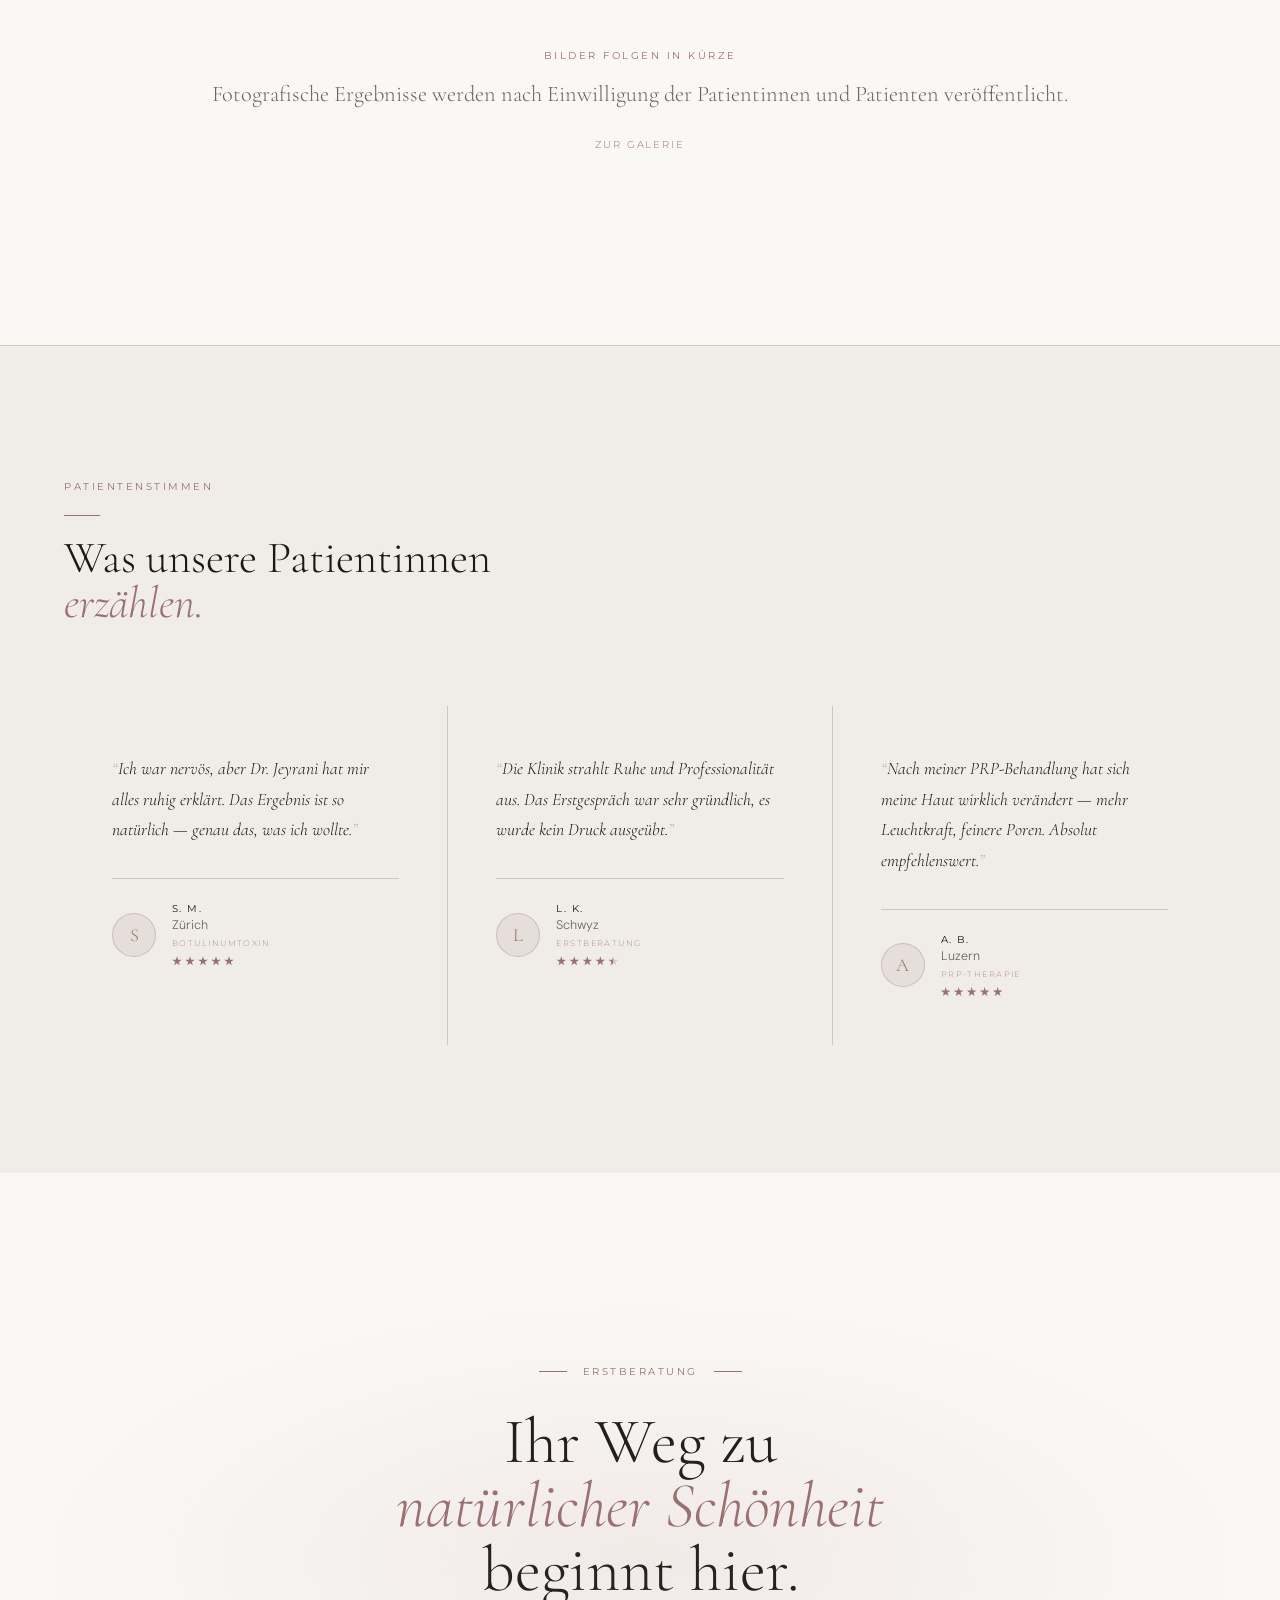
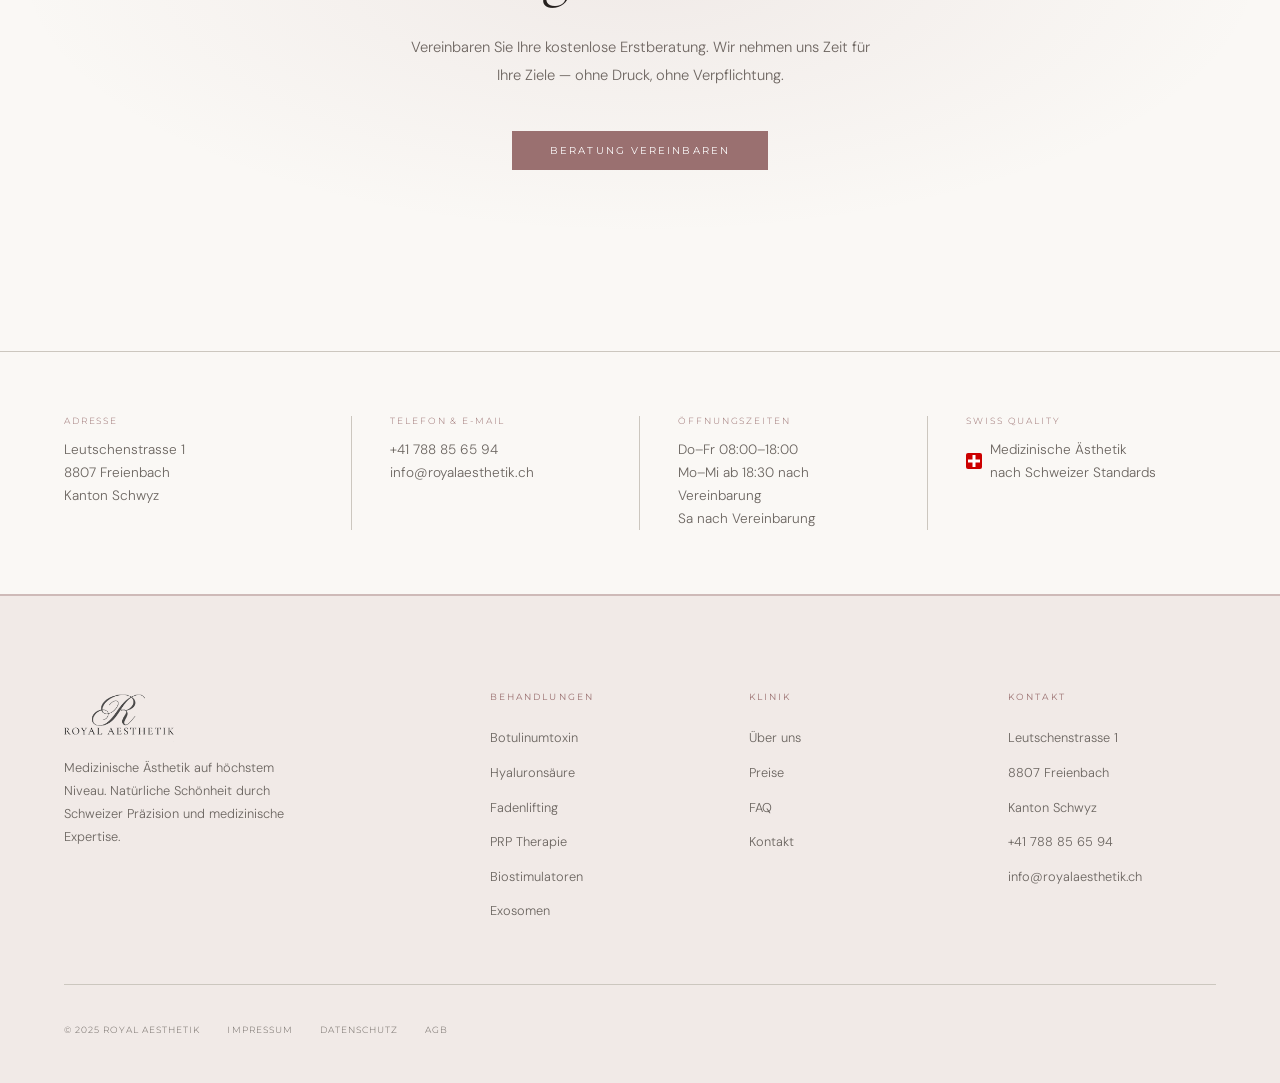
==== commit 66e05c15: "Hero mobil: Bildausschnitt nach links verschoben fuer lesbaren Text Das Hero-Panorama (1664x624) ste" ====
--- a/index.html
+++ b/index.html
@@ -310,6 +310,7 @@
   .nav-links{display:none}
   .hamburger{display:flex}
   .hero{grid-template-columns:1fr;height:auto}
+  .hero-bg img{object-position:35% center}
   .hero-portrait{height:55vw;min-height:260px;position:relative}
   .hero-portrait img{position:absolute;inset:0;width:100%;height:100%;object-fit:cover;object-position:center top}
   .hero-title{font-size:clamp(2.8rem,10vw,4.5rem)}
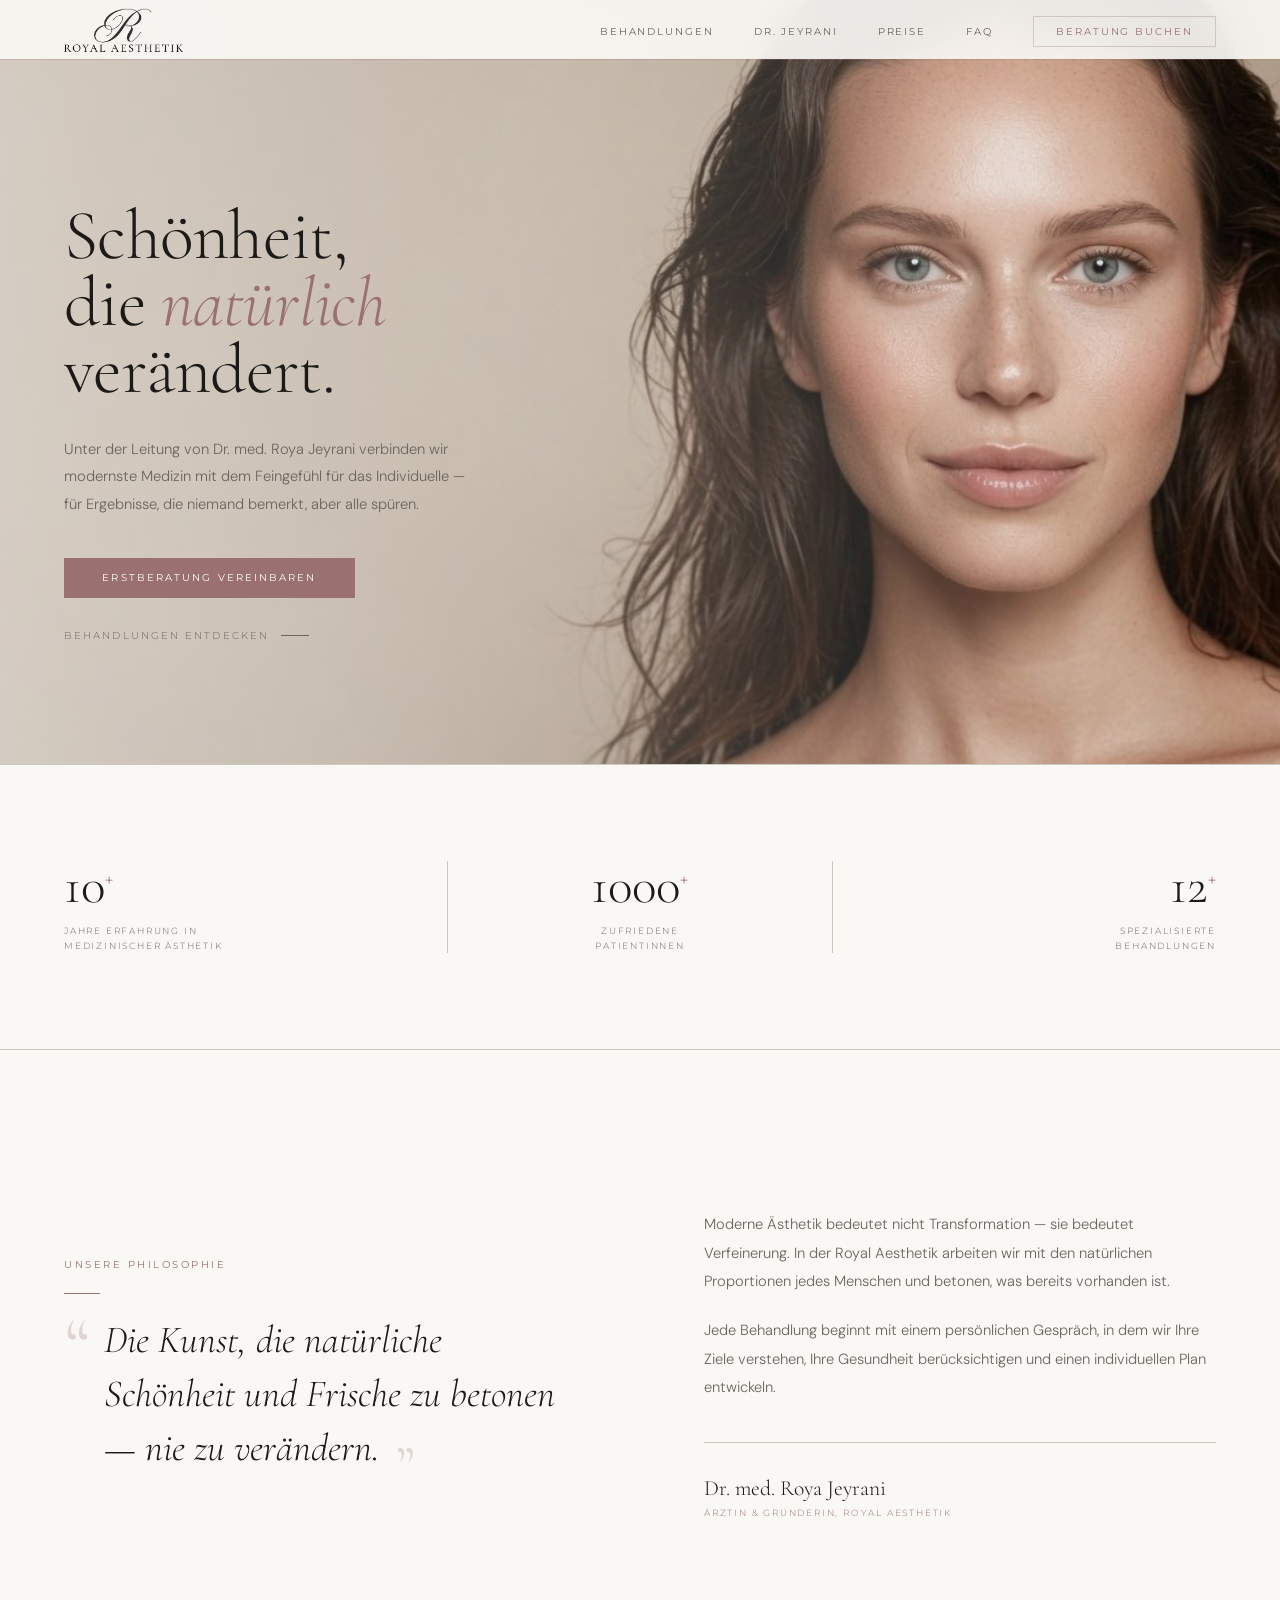
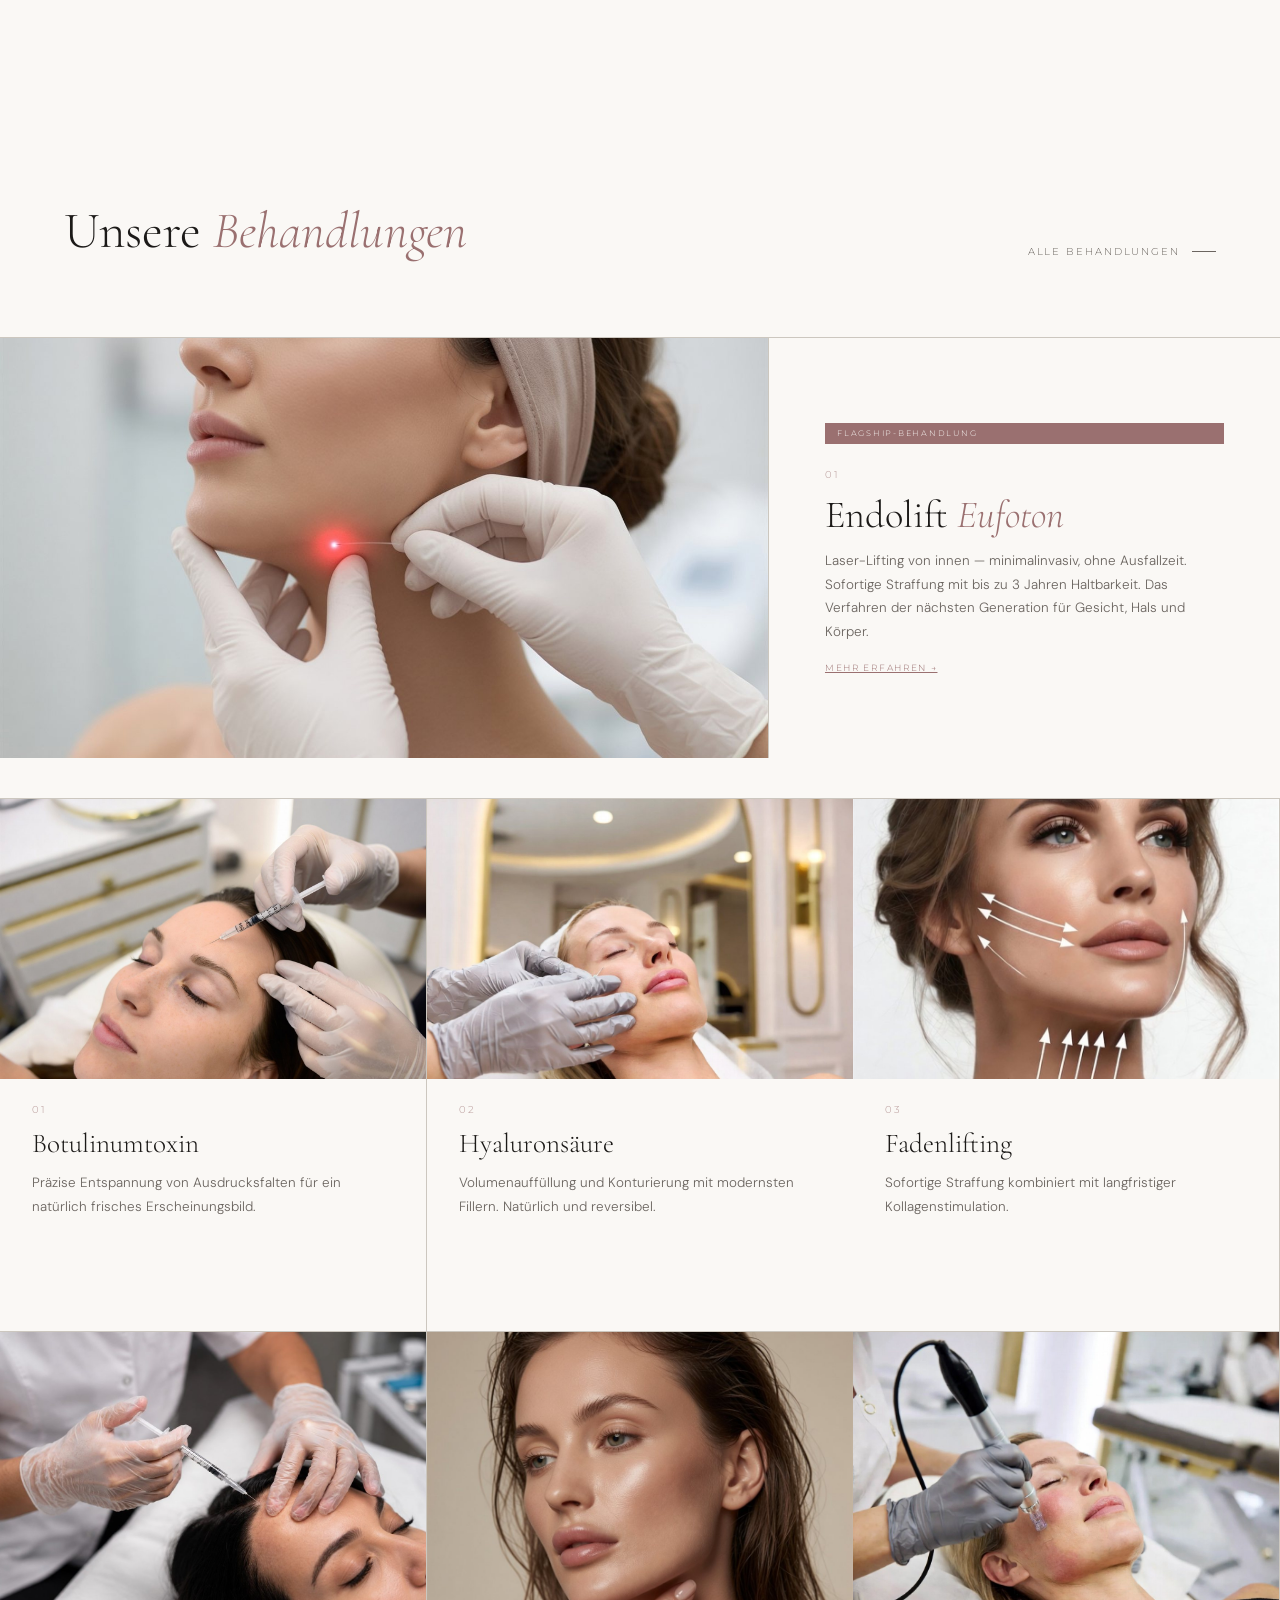
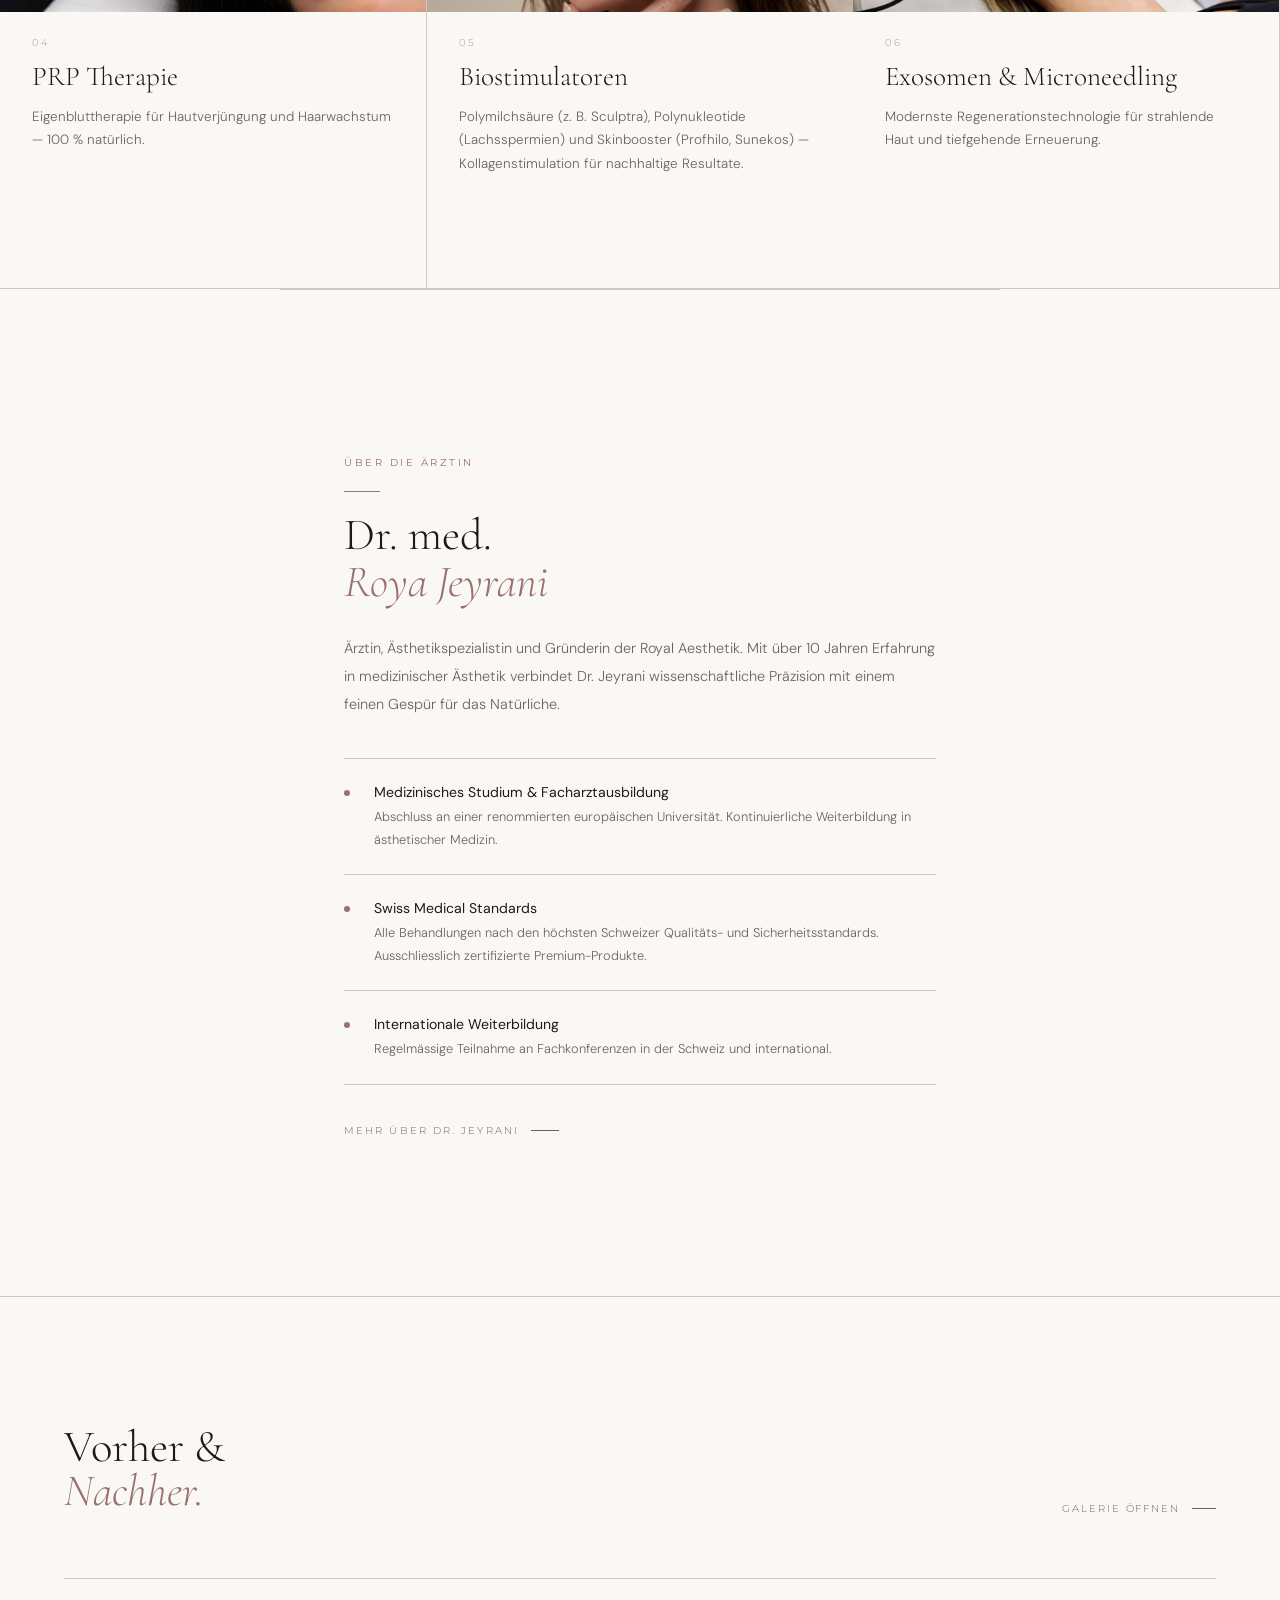
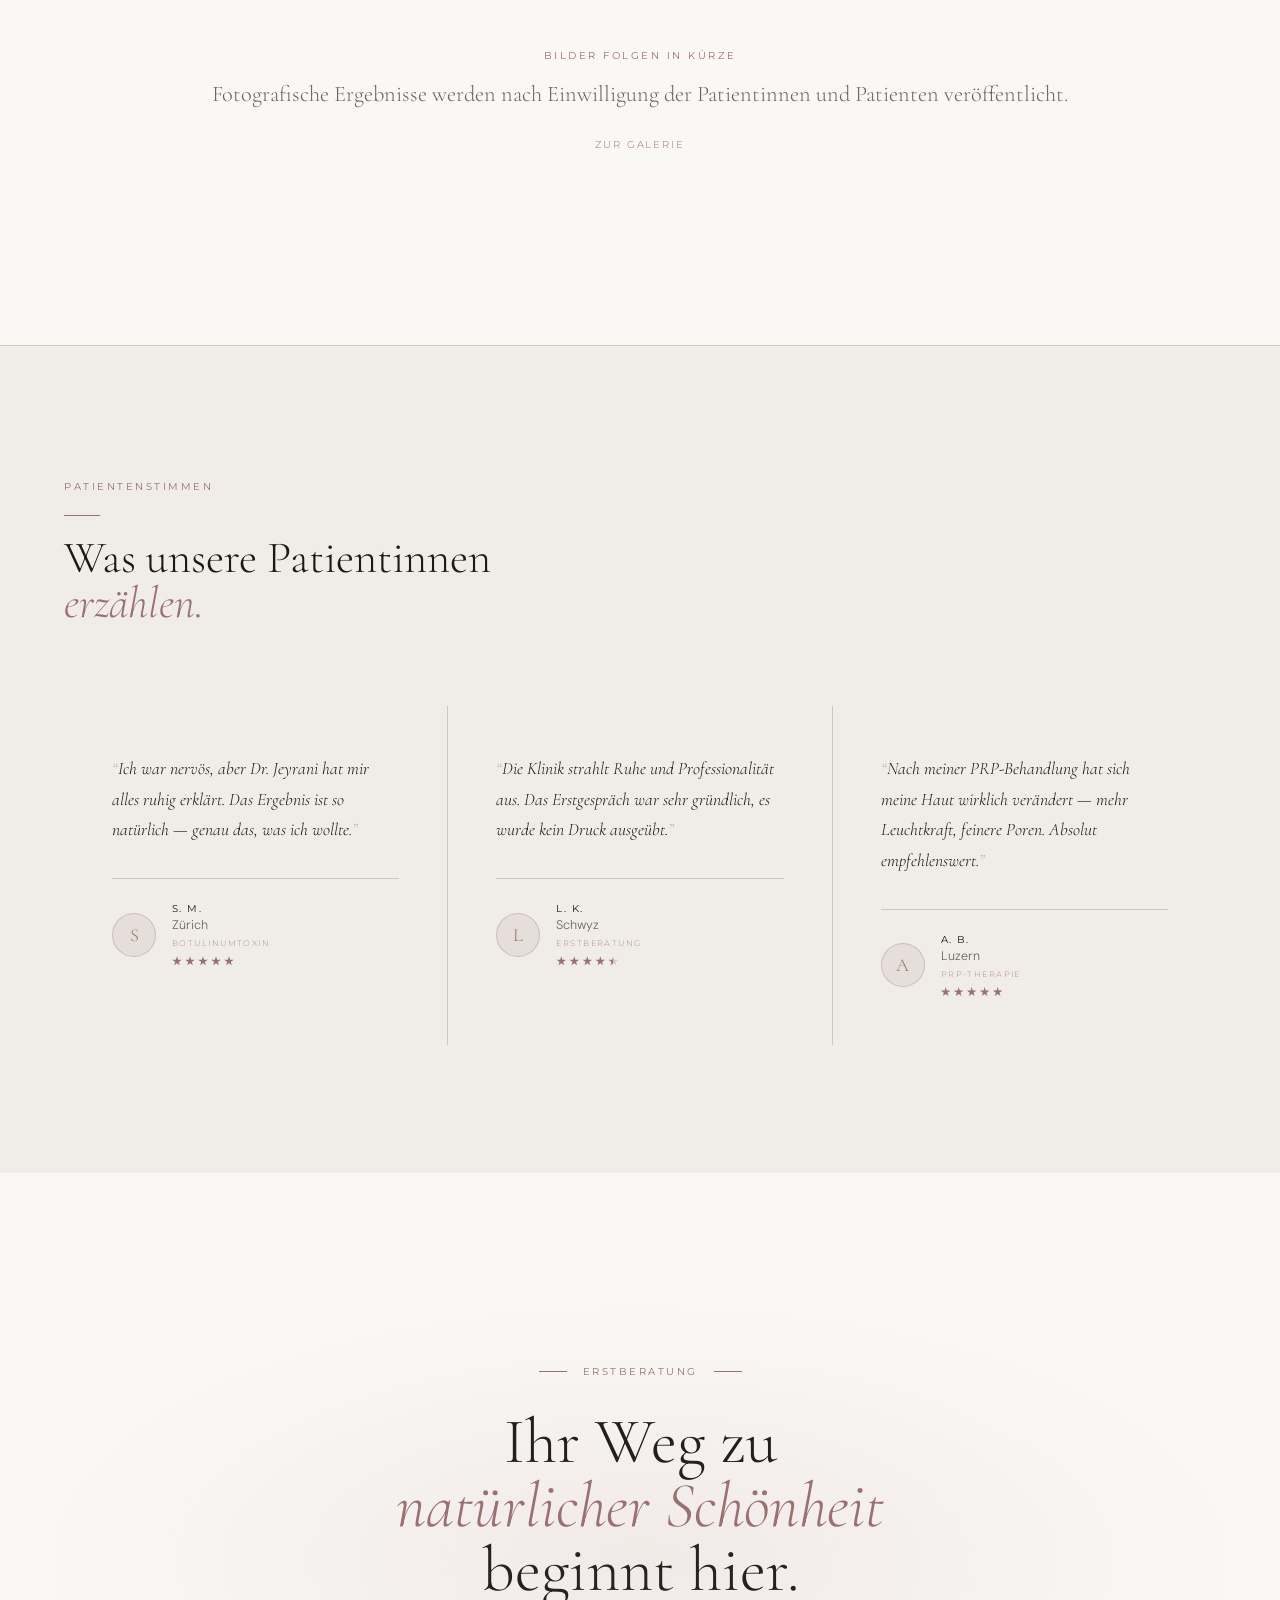
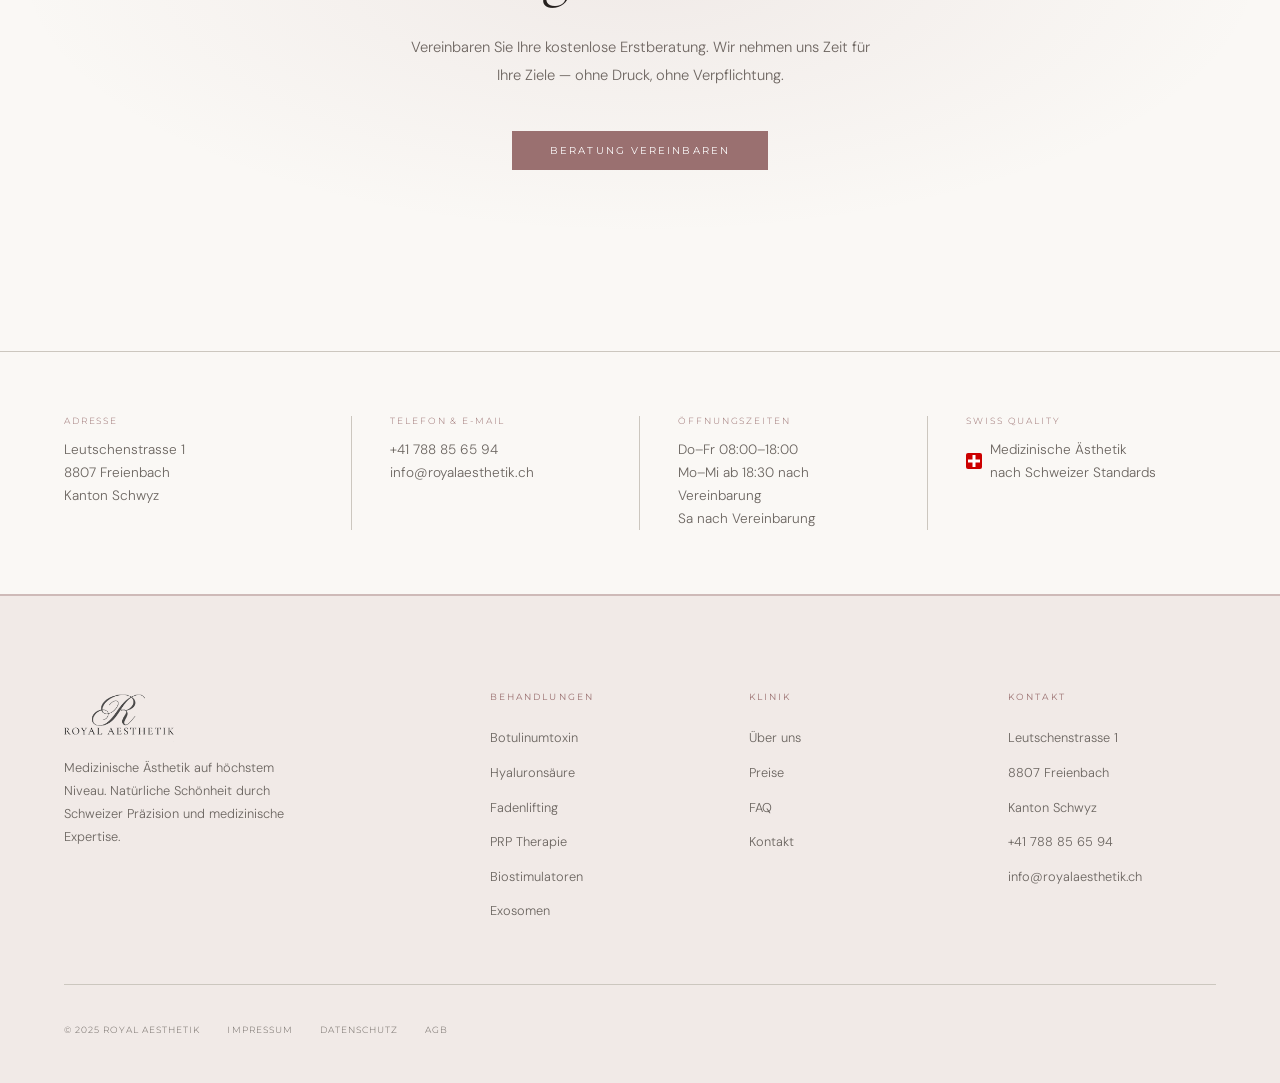
==== commit 1d5722d2: "SEO-Ausbau: Open Graph, Sitemap, robots.txt und Bildoptimierung Open-Graph- und Twitter-Card-Tags au" ====
--- a/index.html
+++ b/index.html
@@ -7,6 +7,17 @@
 <link rel="apple-touch-icon" href="apple-touch-icon.png">
 <title>Ästhetische Medizin Freienbach SZ — Royal Aesthetik</title>
 <meta name="description" content="Medizinische Ästhetik in Freienbach SZ: Botulinumtoxin, Hyaluronsäure, Fadenlifting und PRP bei Dr. med. Roya Jeyrani. Über 10 Jahre Erfahrung.">
+<link rel="canonical" href="https://royalaesthetik.ch/">
+<meta property="og:type" content="website">
+<meta property="og:site_name" content="Royal Aesthetik">
+<meta property="og:locale" content="de_CH">
+<meta property="og:title" content="Ästhetische Medizin Freienbach SZ — Royal Aesthetik">
+<meta property="og:description" content="Medizinische Ästhetik in Freienbach SZ: Botulinumtoxin, Hyaluronsäure, Fadenlifting und PRP bei Dr. med. Roya Jeyrani. Über 10 Jahre Erfahrung.">
+<meta property="og:url" content="https://royalaesthetik.ch/">
+<meta property="og:image" content="https://royalaesthetik.ch/og-image.jpg">
+<meta property="og:image:width" content="1200">
+<meta property="og:image:height" content="630">
+<meta name="twitter:card" content="summary_large_image">
 <script type="application/ld+json">
 {
   "@context": "https://schema.org",
